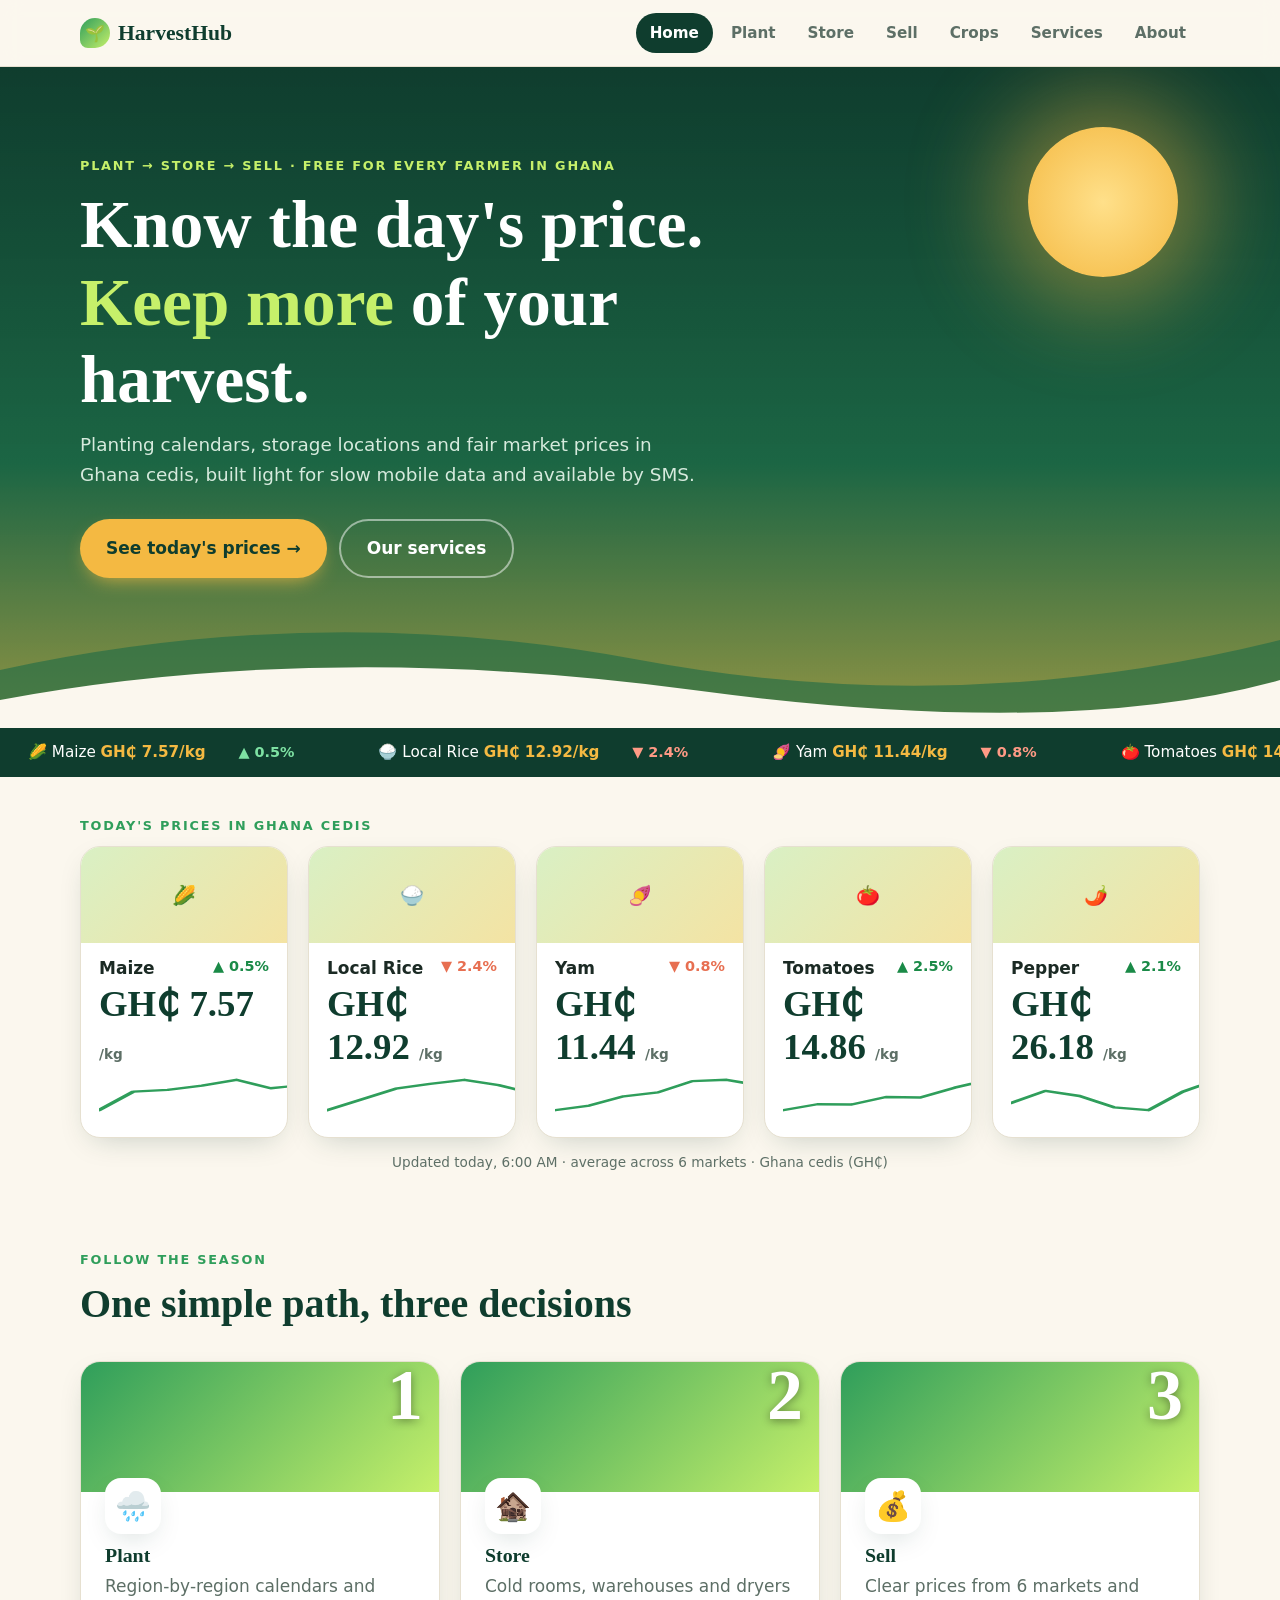
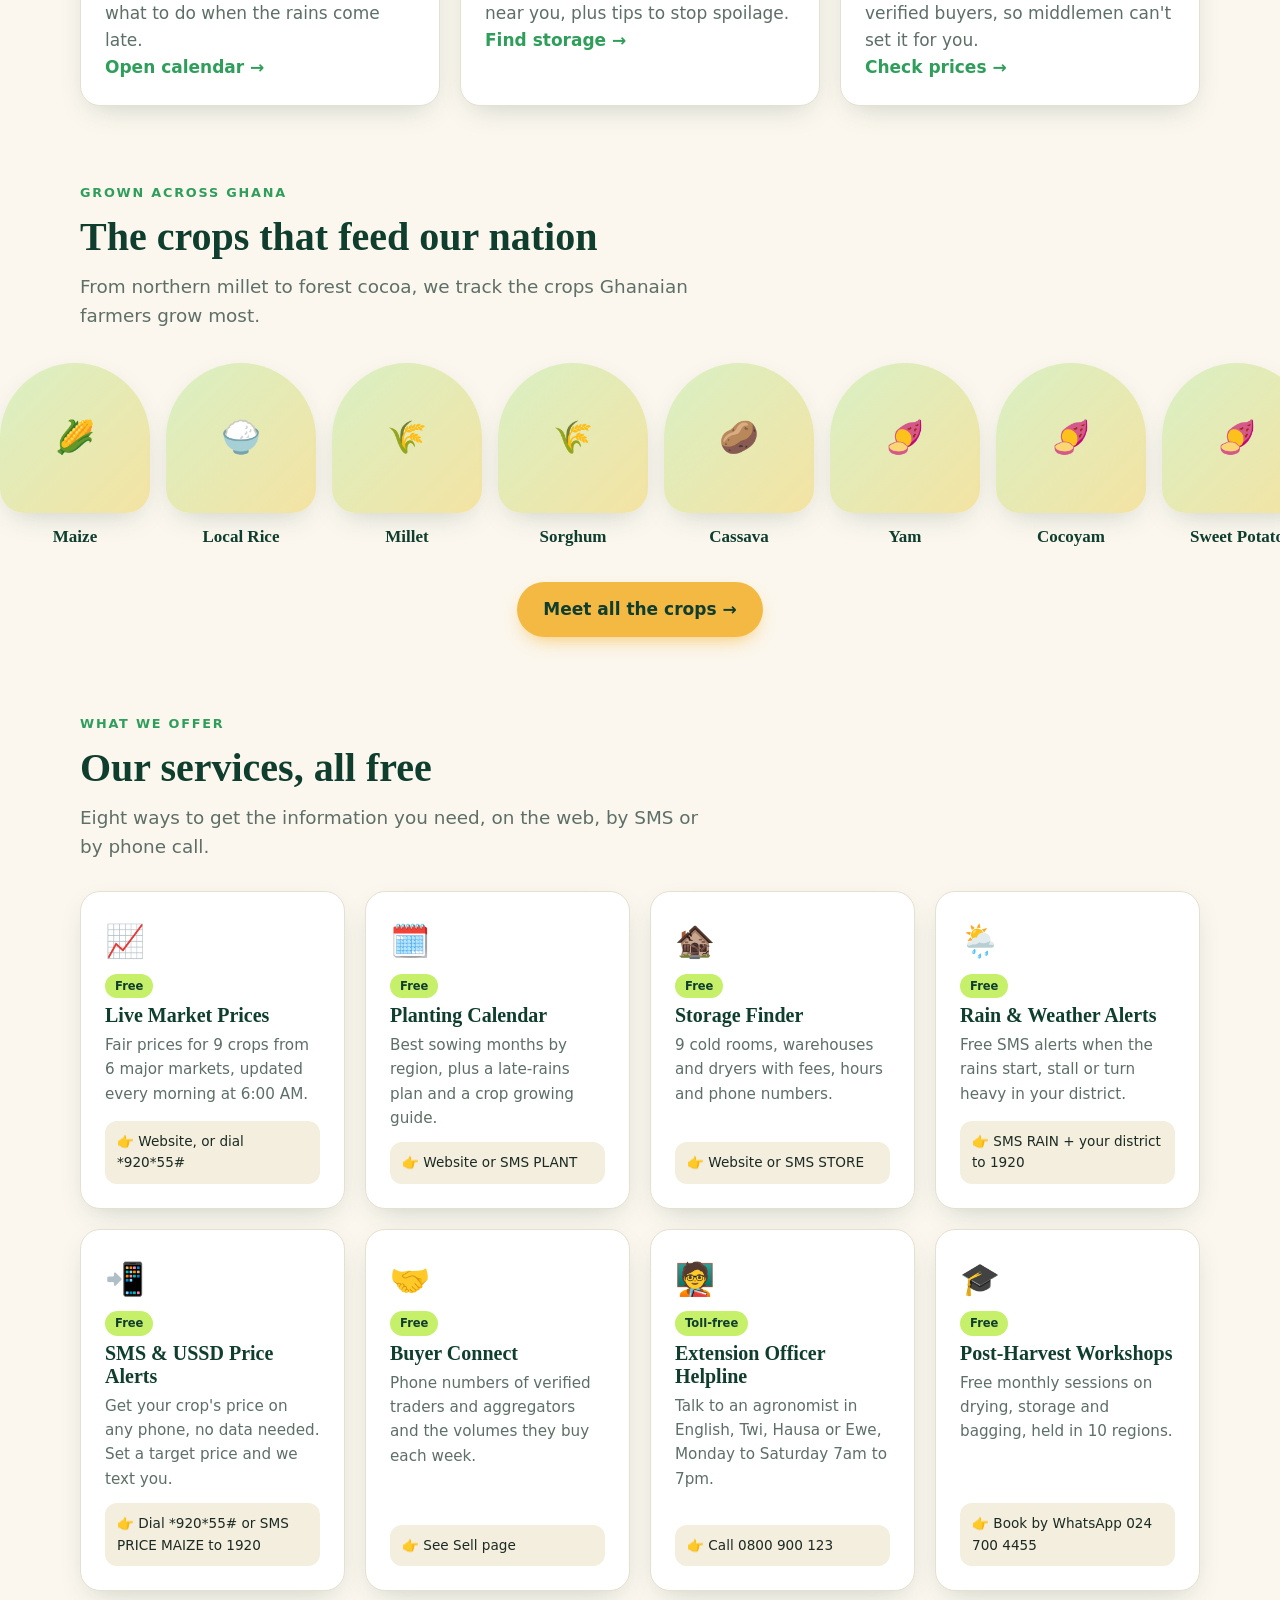
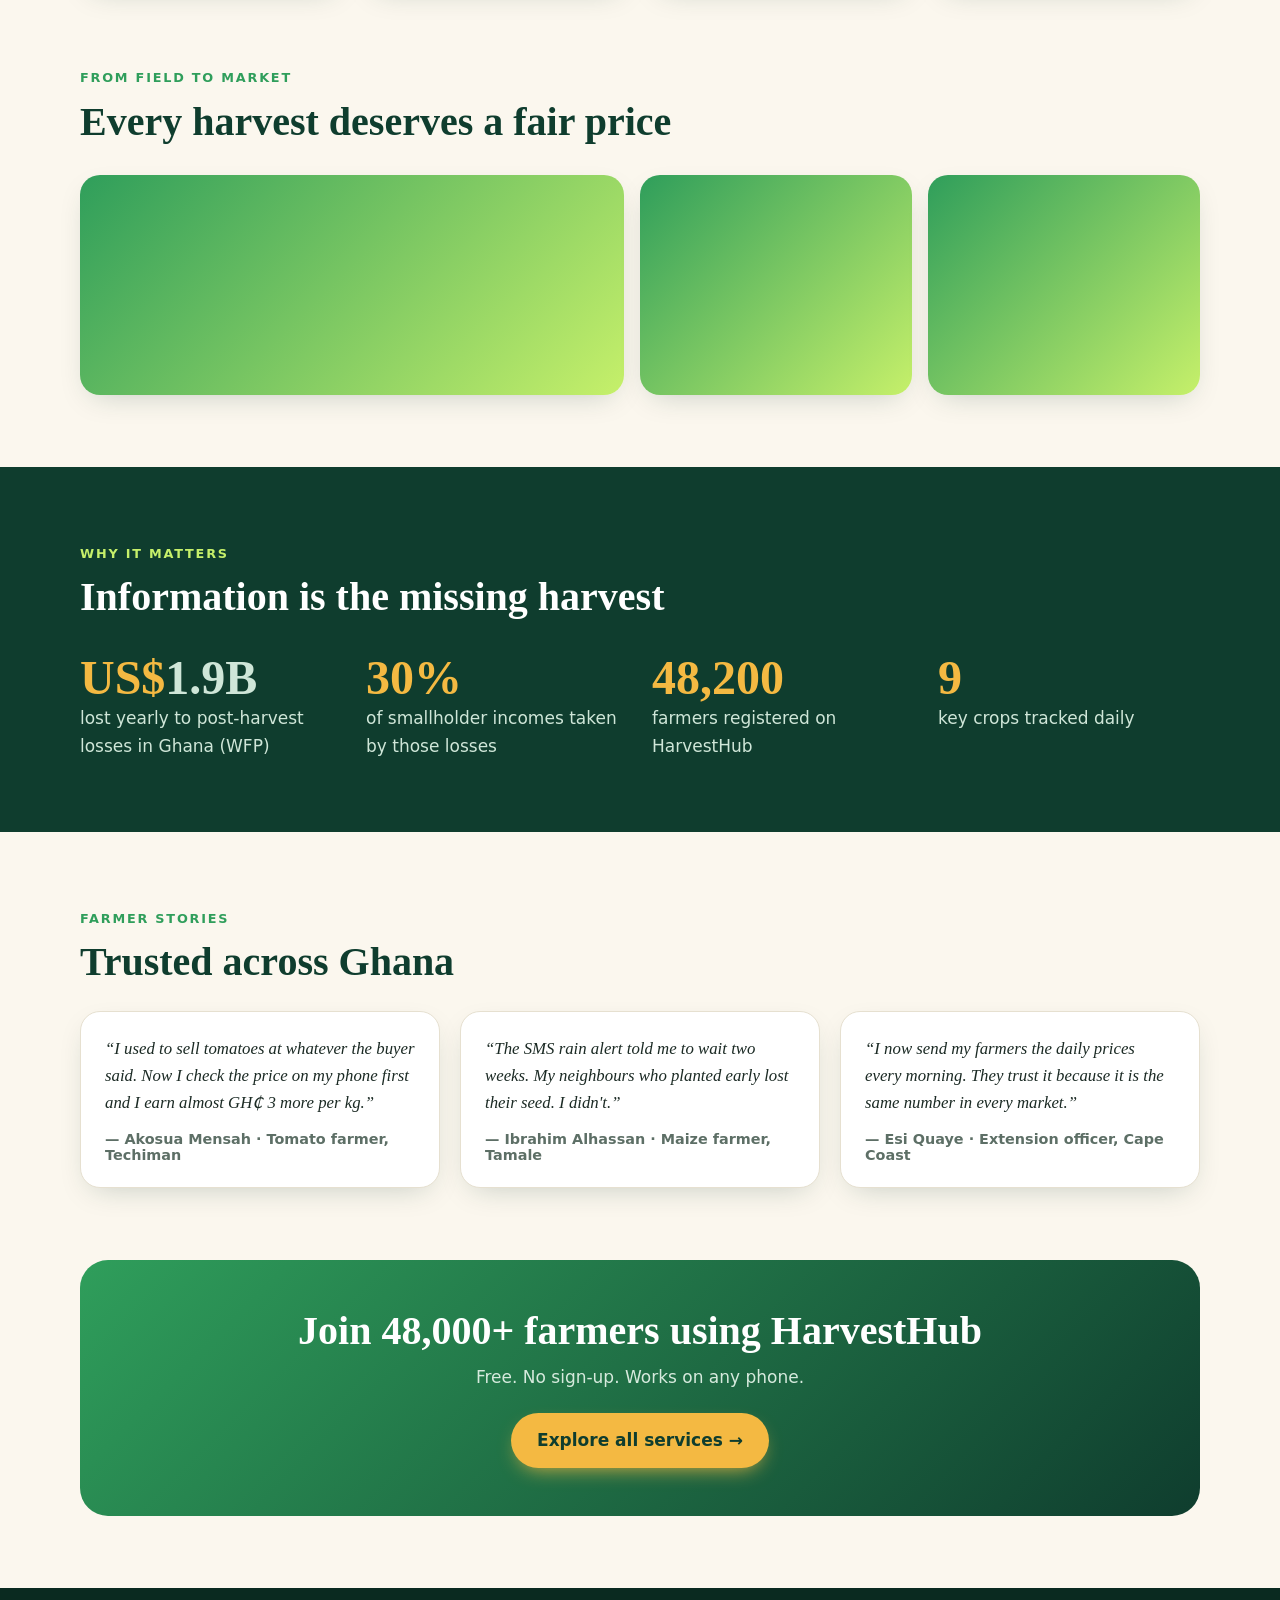
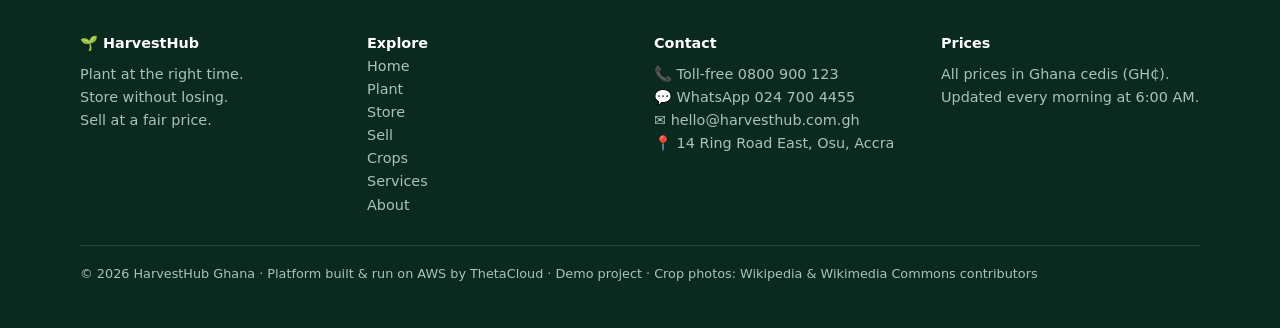
==== app/index.html @ c5be7325 "Add AWS project folders and files" ====
<!DOCTYPE html><html lang="en"><head><meta charset="utf-8"><meta name="viewport" content="width=device-width,initial-scale=1"><title>Home · HarvestHub Ghana</title><meta name="description" content="Free planting, storage and market-price information for Ghanaian smallholder farmers."><link rel="icon" href="data:image/svg+xml,<svg xmlns=%22http://www.w3.org/2000/svg%22 viewBox=%220 0 100 100%22><text y=%22.9em%22 font-size=%2290%22>🌱</text></svg>"><link rel="stylesheet" href="css/style.css"></head><body data-page="index"><header></header><section class="hero"><div class="sunball"></div><div class="wrap"><span class="eyebrow" style="color:var(--lime)">Plant → Store → Sell · Free for every farmer in Ghana</span><h1>Know the day's price. <em>Keep more</em> of your harvest.</h1><p class="lead">Planting calendars, storage locations and fair market prices in Ghana cedis, built light for slow mobile data and available by SMS.</p><div class="cta"><a class="btn" href="sell.html">See today's prices →</a><a class="btn ghost" href="services.html">Our services</a></div></div>
<svg viewBox="0 0 1200 150" preserveAspectRatio="none"><path d="M0 90 Q300 20 600 80 T1200 60 V150 H0Z" fill="#1d6b47" opacity=".6"/><path d="M0 120 Q300 60 650 110 T1200 100 V150 H0Z" fill="#fbf7ee"/></svg></section>
<div class="ticker" id="ticker"></div>
<section class="wrap" style="margin-top:34px"><span class="eyebrow">Today's prices in Ghana cedis</span><div id="prices" class="grid g5"></div><p style="text-align:center;color:var(--mute);font-size:.85rem;margin-top:14px" id="upd"></p></section>
<section class="sec"><div class="wrap"><span class="eyebrow">Follow the season</span><h2>One simple path, three decisions</h2><div class="grid g3" style="margin-top:34px">
<a class="card step s1 rv" href="plant.html"><b>1</b><div class="ic">🌧️</div><h3>Plant</h3><p>Region-by-region calendars and what to do when the rains come late.</p><span>Open calendar →</span></a>
<a class="card step s2 rv" href="store.html"><b>2</b><div class="ic">🏚️</div><h3>Store</h3><p>Cold rooms, warehouses and dryers near you, plus tips to stop spoilage.</p><span>Find storage →</span></a>
<a class="card step s3 rv" href="sell.html"><b>3</b><div class="ic">💰</div><h3>Sell</h3><p>Clear prices from 6 markets and verified buyers, so middlemen can't set it for you.</p><span>Check prices →</span></a></div></div></section>
<section class="sec" style="padding-top:0"><div class="wrap"><span class="eyebrow">Grown across Ghana</span><h2>The crops that feed our nation</h2><p class="lead" style="margin-bottom:24px">From northern millet to forest cocoa, we track the crops Ghanaian farmers grow most.</p></div><div class="strip" id="strip"></div><div class="wrap" style="text-align:center;margin-top:24px"><a class="btn" href="crops.html">Meet all the crops →</a></div></section>
<section class="sec" style="padding-top:0"><div class="wrap"><span class="eyebrow">What we offer</span><h2>Our services, all free</h2><p class="lead" style="margin-bottom:30px">Eight ways to get the information you need, on the web, by SMS or by phone call.</p><div class="grid g4 svcs"><a class="card svc rv" href="sell.html"><span class="ic">📈</span><span class="free">Free</span><h3>Live Market Prices</h3><p>Fair prices for 9 crops from 6 major markets, updated every morning at 6:00 AM.</p><div class="how">👉 Website, or dial *920*55#</div></a><a class="card svc rv" href="plant.html"><span class="ic">🗓️</span><span class="free">Free</span><h3>Planting Calendar</h3><p>Best sowing months by region, plus a late-rains plan and a crop growing guide.</p><div class="how">👉 Website or SMS PLANT</div></a><a class="card svc rv" href="store.html"><span class="ic">🏚️</span><span class="free">Free</span><h3>Storage Finder</h3><p>9 cold rooms, warehouses and dryers with fees, hours and phone numbers.</p><div class="how">👉 Website or SMS STORE</div></a><a class="card svc rv" href="services.html#faq"><span class="ic">🌦️</span><span class="free">Free</span><h3>Rain & Weather Alerts</h3><p>Free SMS alerts when the rains start, stall or turn heavy in your district.</p><div class="how">👉 SMS RAIN + your district to 1920</div></a><a class="card svc rv" href="services.html#faq"><span class="ic">📲</span><span class="free">Free</span><h3>SMS & USSD Price Alerts</h3><p>Get your crop's price on any phone, no data needed. Set a target price and we text you.</p><div class="how">👉 Dial *920*55# or SMS PRICE MAIZE to 1920</div></a><a class="card svc rv" href="sell.html"><span class="ic">🤝</span><span class="free">Free</span><h3>Buyer Connect</h3><p>Phone numbers of verified traders and aggregators and the volumes they buy each week.</p><div class="how">👉 See Sell page</div></a><a class="card svc rv" href="about.html#contact"><span class="ic">🧑‍🏫</span><span class="free">Toll-free</span><h3>Extension Officer Helpline</h3><p>Talk to an agronomist in English, Twi, Hausa or Ewe, Monday to Saturday 7am to 7pm.</p><div class="how">👉 Call 0800 900 123</div></a><a class="card svc rv" href="about.html#contact"><span class="ic">🎓</span><span class="free">Free</span><h3>Post-Harvest Workshops</h3><p>Free monthly sessions on drying, storage and bagging, held in 10 regions.</p><div class="how">👉 Book by WhatsApp 024 700 4455</div></a></div></div></section>
<section class="sec" style="padding-top:0"><div class="wrap"><span class="eyebrow">From field to market</span><h2>Every harvest deserves a fair price</h2><div class="gallery rv"><div style="--g:var(--p-hero)"></div><div style="--g:var(--p-store)"></div><div style="--g:var(--p-sell)"></div></div></div></section>
<section class="sec band"><div class="wrap"><span class="eyebrow" style="color:var(--lime)">Why it matters</span><h2>Information is the missing harvest</h2><div class="stats"><div><b>US$<span data-n="1.9" data-s="B">0</span></b><span>lost yearly to post-harvest losses in Ghana (WFP)</span></div><div><b data-n="30" data-s="%">0</b><span>of smallholder incomes taken by those losses</span></div><div><b data-n="48200">0</b><span>farmers registered on HarvestHub</span></div><div><b data-n="9">0</b><span>key crops tracked daily</span></div></div></div></section>
<section class="sec"><div class="wrap"><span class="eyebrow">Farmer stories</span><h2 style="margin-bottom:26px">Trusted across Ghana</h2><div class="grid g3"><div class="card rv"><p class="quote">“I used to sell tomatoes at whatever the buyer said. Now I check the price on my phone first and I earn almost GH₵ 3 more per kg.”</p><p class="who">— Akosua Mensah · Tomato farmer, Techiman</p></div><div class="card rv"><p class="quote">“The SMS rain alert told me to wait two weeks. My neighbours who planted early lost their seed. I didn't.”</p><p class="who">— Ibrahim Alhassan · Maize farmer, Tamale</p></div><div class="card rv"><p class="quote">“I now send my farmers the daily prices every morning. They trust it because it is the same number in every market.”</p><p class="who">— Esi Quaye · Extension officer, Cape Coast</p></div></div></div></section><section class="sec" style="padding-top:0"><div class="wrap"><div class="cta2 rv"><h2>Join 48,000+ farmers using HarvestHub</h2><p style="color:#d6eadd;margin-bottom:22px">Free. No sign-up. Works on any phone.</p><a class="btn" href="services.html">Explore all services →</a></div></div></section><footer></footer><script src="js/data.js"></script><script src="js/script.js"></script></body></html>
---- app/css/style.css ----
:root{--forest:#0f3d2e;--leaf:#2f9e5b;--lime:#c6f06a;--sun:#f4b942;--clay:#e76f51;--cream:#fbf7ee;--ink:#1b2a24;--mute:#5d6f66;--card:#fff;--line:#e6e0d0;--r:20px;--sh:0 10px 30px -12px rgba(15,61,46,.25)}
*{box-sizing:border-box;margin:0}html{scroll-behavior:smooth}
body{font:17px/1.6 system-ui,-apple-system,"Segoe UI",Roboto,sans-serif;color:var(--ink);background:var(--cream)}
h1,h2,h3{font-family:"Iowan Old Style",Georgia,serif;line-height:1.15;color:var(--forest)}
h1{font-size:clamp(2.3rem,7vw,4.2rem)}h2{font-size:clamp(1.7rem,4vw,2.5rem)}a{color:inherit}
.wrap{width:min(1120px,92%);margin:auto}.sec{padding:72px 0}
.eyebrow{display:inline-block;font-size:.8rem;font-weight:700;letter-spacing:.14em;text-transform:uppercase;color:var(--leaf);margin-bottom:10px}
.lead{font-size:1.15rem;color:var(--mute);max-width:620px;margin-top:12px}
header{position:sticky;top:0;z-index:20;background:rgba(251,247,238,.88);backdrop-filter:blur(10px);border-bottom:1px solid var(--line)}
.nav{display:flex;align-items:center;justify-content:space-between;height:66px}
.logo{display:flex;gap:8px;align-items:center;font:700 1.35rem Georgia,serif;text-decoration:none;color:var(--forest)}
.logo i{width:30px;height:30px;border-radius:50% 50% 50% 8px;background:linear-gradient(135deg,var(--leaf),var(--lime));display:grid;place-items:center;font-style:normal;font-size:1rem}
nav{display:flex;gap:4px}nav a{text-decoration:none;padding:8px 14px;border-radius:99px;font-weight:600;font-size:.95rem;color:var(--mute);transition:.2s}
nav a:hover{background:#efe9d8}nav a.on{background:var(--forest);color:#fff}
.menu{display:none;background:none;border:0;font-size:1.7rem;cursor:pointer}
.btn{display:inline-flex;gap:8px;align-items:center;padding:14px 26px;border-radius:99px;background:var(--sun);color:var(--forest);font-weight:700;text-decoration:none;border:0;cursor:pointer;box-shadow:0 8px 20px -8px rgba(244,185,66,.9);transition:.2s}
.btn:hover{transform:translateY(-3px)}.btn.ghost{background:transparent;color:#fff;border:2px solid rgba(255,255,255,.5);box-shadow:none}
.hero{position:relative;overflow:hidden;color:#fff;background:linear-gradient(180deg,#0f3d2e 0%,#1d6b47 55%,#f4b942 130%);padding:84px 0 150px}
.hero h1{color:#fff;max-width:760px}.hero h1 em{color:var(--lime);font-style:normal}
.hero .lead{color:#d6eadd}.hero .cta{display:flex;gap:12px;flex-wrap:wrap;margin-top:30px}
.hero svg{position:absolute;left:0;bottom:-2px;width:100%;height:150px}
.sunball{position:absolute;right:8%;top:60px;width:150px;height:150px;border-radius:50%;background:radial-gradient(circle,#ffe08a,var(--sun));box-shadow:0 0 90px 30px rgba(244,185,66,.45);animation:float 7s ease-in-out infinite}
@keyframes float{50%{transform:translateY(16px)}}
.pagehead{background:linear-gradient(135deg,var(--forest),#1d6b47);color:#fff;padding:60px 0 54px}.pagehead h1{color:#fff;font-size:clamp(2rem,5vw,3.2rem)}.pagehead .lead{color:#cfe6d8}
.grid{display:grid;gap:20px}.g3{grid-template-columns:repeat(auto-fit,minmax(260px,1fr))}.g5{grid-template-columns:repeat(auto-fit,minmax(190px,1fr))}
.card{background:var(--card);border:1px solid var(--line);border-radius:var(--r);padding:24px;box-shadow:var(--sh);transition:.25s}
.card:hover{transform:translateY(-5px)}
.price{margin-top:-90px;position:relative;z-index:2}.price .card{padding:20px}
.crop{display:flex;justify-content:space-between;font-weight:700}.big{font:700 2.3rem Georgia,serif;color:var(--forest)}.big small{font:600 .85rem system-ui;color:var(--mute)}
.chg{font-weight:700;font-size:.9rem}.up{color:#1a8a47}.dn{color:var(--clay)}
.spark{width:100%;height:38px;margin-top:8px}.spark polyline{fill:none;stroke:var(--leaf);stroke-width:2.5;stroke-linecap:round;stroke-linejoin:round}
.step{position:relative;overflow:hidden;text-decoration:none;display:block}.step b{font:700 4.5rem Georgia,serif;position:absolute;right:16px;top:-8px;color:#efe9d8}
.step .ic{font-size:2.2rem}.step h3{margin:10px 0 6px}.step p{color:var(--mute)}.step span{color:var(--leaf);font-weight:700}
.band{background:var(--forest);color:#fff}.band h2{color:#fff}.stats{display:grid;grid-template-columns:repeat(auto-fit,minmax(200px,1fr));gap:24px;margin-top:30px}
.stats b{display:block;font:700 3rem Georgia,serif;color:var(--sun)}.stats span{color:#cfe6d8}
.tabs{display:flex;gap:8px;flex-wrap:wrap;margin:26px 0}.tab,select{font:600 .95rem system-ui;padding:10px 18px;border-radius:99px;border:2px solid var(--line);background:#fff;cursor:pointer;color:var(--ink)}
.tab.on{background:var(--forest);border-color:var(--forest);color:#fff}
.tbl{width:100%;border-collapse:collapse;background:#fff;border-radius:var(--r);overflow:hidden;box-shadow:var(--sh)}
.tbl th,.tbl td{padding:16px 20px;text-align:left;border-bottom:1px solid var(--line)}.tbl th{background:#f3eedd;font-size:.8rem;text-transform:uppercase;letter-spacing:.08em;color:var(--mute)}
.tbl td.p{font:700 1.4rem Georgia,serif;color:var(--forest)}.best{background:var(--lime);padding:3px 10px;border-radius:99px;font-size:.75rem;font-weight:700}
.scroll{overflow-x:auto}.row{display:grid;grid-template-columns:110px 1fr;gap:12px;align-items:center;padding:12px 0;border-bottom:1px dashed var(--line)}
.months{display:grid;grid-template-columns:repeat(12,1fr);gap:3px}.months i{height:30px;border-radius:6px;background:#eee8d6;font:600 .6rem/30px system-ui;text-align:center;color:#9a9275;font-style:normal}
.months i.m{background:var(--leaf);color:#fff}.months i.n{background:var(--sun);color:var(--forest)}
.key{display:flex;gap:18px;font-size:.85rem;color:var(--mute);margin:10px 0 18px}.key i{display:inline-block;width:12px;height:12px;border-radius:3px;margin-right:6px}
.tag{display:inline-block;background:#e6f4ea;color:#14663a;border-radius:99px;padding:3px 12px;font-size:.78rem;font-weight:700;margin:2px}
.alert{background:#fff4d6;border-left:6px solid var(--sun);border-radius:14px;padding:20px 24px;margin-top:30px}
details{background:#fff;border:1px solid var(--line);border-radius:16px;padding:16px 20px;margin-bottom:12px}summary{cursor:pointer;font-weight:700}details p{margin-top:8px;color:var(--mute)}
footer{background:#0a2a20;color:#a9c4b6;padding:44px 0;font-size:.9rem}footer .wrap{display:flex;justify-content:space-between;gap:20px;flex-wrap:wrap}footer b{color:#fff}
.rv{opacity:0;transform:translateY(24px);transition:.7s}.rv.in{opacity:1;transform:none}
@media(max-width:760px){.menu{display:block}nav{display:none;position:absolute;top:66px;left:0;right:0;flex-direction:column;background:var(--cream);padding:12px;border-bottom:1px solid var(--line)}nav.open{display:flex}.sunball{width:90px;height:90px;right:5%}.row{grid-template-columns:1fr}.sec{padding:52px 0}}
@media(prefers-reduced-motion:reduce){*{animation:none!important;transition:none!important}.rv{opacity:1;transform:none}}
/* ---- Photos (hotlinked; gradients remain if a photo fails to load) ---- */
:root{--p-hero:url(https://images.unsplash.com/photo-1500382017468-9049fed747ef?auto=format&fit=crop&w=1600&q=70);--p-plant:url(https://images.unsplash.com/photo-1464226184884-fa280b87c399?auto=format&fit=crop&w=1400&q=70);--p-store:url(https://images.unsplash.com/photo-1574943320219-553eb213f72d?auto=format&fit=crop&w=1400&q=70);--p-sell:url(https://images.unsplash.com/photo-1488459716781-31db52582fe9?auto=format&fit=crop&w=1400&q=70);--p-about:url(https://images.unsplash.com/photo-1523741543316-beb7fc7023d8?auto=format&fit=crop&w=1400&q=70)}
.hero{background:linear-gradient(180deg,rgba(15,61,46,.82),rgba(29,107,71,.7) 60%,rgba(244,185,66,.55)),var(--p-hero) center/cover,linear-gradient(180deg,#0f3d2e,#1d6b47)}
.pagehead{background:linear-gradient(135deg,rgba(15,61,46,.9),rgba(29,107,71,.72)),var(--ph,none) center/cover,linear-gradient(135deg,var(--forest),#1d6b47)}
[data-page=plant] .pagehead{--ph:var(--p-plant)}[data-page=store] .pagehead{--ph:var(--p-store)}[data-page=sell] .pagehead{--ph:var(--p-sell)}[data-page=about] .pagehead{--ph:var(--p-about)}
.step{padding-top:150px}.step::before{content:"";position:absolute;inset:0 0 auto;height:130px;background:var(--si) center/cover,linear-gradient(135deg,var(--leaf),var(--lime))}
.step b{color:#fff;text-shadow:0 2px 10px rgba(0,0,0,.4);z-index:1}.step .ic{position:relative;margin-top:-34px;width:56px;height:56px;display:grid;place-items:center;background:#fff;border-radius:16px;box-shadow:var(--sh);font-size:1.8rem}
.s1{--si:var(--p-plant)}.s2{--si:var(--p-store)}.s3{--si:var(--p-sell)}
.gallery{display:grid;grid-template-columns:2fr 1fr 1fr;gap:16px;margin-top:30px}.gallery div{min-height:220px;border-radius:var(--r);background:var(--g) center/cover,linear-gradient(135deg,var(--leaf),var(--lime));box-shadow:var(--sh)}
@media(max-width:760px){.gallery{grid-template-columns:1fr}}
/* ---- v3 ---- */
.btn.sm{padding:8px 16px;font-size:.88rem;margin-top:6px}.tbl small{color:var(--mute)}
.ticker{background:var(--forest);color:#fff;overflow:hidden;white-space:nowrap;padding:12px 0;font-size:.95rem}.ticker div{display:inline-block;animation:tk 50s linear infinite}.ticker span{margin:0 28px}.ticker b{color:var(--sun)}.ticker .up{color:#7ee2a3}.ticker .dn{color:#ff9a85}
@keyframes tk{to{transform:translateX(-50%)}}
.svc{display:flex;flex-direction:column;gap:6px;text-decoration:none}.svc .ic{font-size:2rem}.svc h3{font-size:1.25rem}.svc p{color:var(--mute);font-size:.95rem;flex:1}.svc .free{align-self:flex-start;background:var(--lime);color:var(--forest);font-size:.72rem;font-weight:800;padding:3px 10px;border-radius:99px}
.svc .how{font-size:.85rem;background:#f3eedd;border-radius:12px;padding:10px 12px;margin-top:6px}
.how3{counter-reset:s}.how3 .card{position:relative;padding-top:50px}.how3 .card::before{counter-increment:s;content:counter(s);position:absolute;top:-18px;left:22px;width:44px;height:44px;border-radius:50%;background:var(--sun);color:var(--forest);font:700 1.4rem/44px Georgia,serif;text-align:center}
.quote{font:italic 1.05rem/1.6 Georgia,serif}.who{margin-top:14px;font:600 .9rem system-ui;color:var(--mute)}
.team .card{text-align:center}.av{width:76px;height:76px;border-radius:50%;margin:0 auto 12px;display:grid;place-items:center;font:700 1.6rem Georgia,serif;color:#fff;background:linear-gradient(135deg,var(--leaf),var(--forest))}
.tl{border-left:3px solid var(--leaf);padding-left:22px;margin-top:24px}.tl div{margin-bottom:20px;position:relative}.tl div::before{content:"";position:absolute;left:-30px;top:6px;width:14px;height:14px;border-radius:50%;background:var(--sun)}.tl b{color:var(--forest)}
ol.late{padding-left:20px;margin-top:8px}ol.late li{margin:4px 0}.cta2{text-align:center;background:linear-gradient(135deg,var(--leaf),var(--forest));color:#fff;border-radius:28px;padding:48px 24px}.cta2 h2{color:#fff;margin-bottom:10px}
footer .wrap{display:grid;grid-template-columns:repeat(auto-fit,minmax(200px,1fr));gap:28px}footer a{text-decoration:none;color:#a9c4b6}footer a:hover{color:#fff}footer p{margin-top:8px}footer .copy{display:block;border-top:1px solid #1f4a3a;margin-top:28px;padding-top:18px;font-size:.8rem}
.g4{grid-template-columns:repeat(auto-fit,minmax(240px,1fr))}
/* ---- crop photos ---- */
.cimg{display:grid;place-items:center;background:linear-gradient(135deg,#d9f0c4,#f4e3a3) center/cover no-repeat;font-size:2rem;transition:transform .6s}.cimg.ph>span{opacity:0}
.cimg.av{width:42px;height:42px;border-radius:50%;font-size:1.2rem;flex:none;border:2px solid #fff;box-shadow:0 2px 8px rgba(0,0,0,.2)}.cn{display:flex;align-items:center;gap:10px}td.cn{display:table-cell}td.cn .av{display:inline-grid;vertical-align:middle;margin-right:10px}
summary.cn{display:flex}.pc{padding:0;overflow:hidden}.pc>:not(.banner){margin-left:18px;margin-right:18px}.pc .banner{width:100%;height:96px;border-radius:0;border:0;box-shadow:none;margin:0 0 12px}.pc>.spark{margin-bottom:14px}
.strip{overflow:hidden;white-space:nowrap;padding:8px 0}.strip>div{display:inline-flex;gap:16px;animation:tk 70s linear infinite}.strip:hover>div{animation-play-state:paused}
.tile{display:block;width:150px;text-align:center;text-decoration:none}.tile .cimg{width:150px;height:150px;border-radius:50% 50% 24px 24px;box-shadow:var(--sh)}.tile:hover .cimg{transform:scale(1.06) rotate(-2deg)}.tile b{display:block;margin-top:10px;font-family:Georgia,serif;color:var(--forest)}
.crp{padding:0;overflow:hidden;display:flex;flex-direction:column}.crp .lg{height:200px}.crp:hover .lg{transform:scale(1.05)}.crp .cimg{overflow:hidden}.crp .cb{padding:18px 20px 22px;position:relative;background:#fff;z-index:1}.crp h3{margin:8px 0 2px}.crp p{font-size:.92rem;margin-top:4px}.crp .mute{color:var(--mute)}.tw{color:var(--leaf)}
.pp{float:right;background:var(--sun);color:var(--forest);font-weight:800;font-size:.8rem;padding:3px 10px;border-radius:99px}
.search{width:100%;max-width:420px;padding:12px 20px;border:2px solid var(--line);border-radius:99px;font:inherit;margin-top:22px}
/* ---- storage guide ---- */
#fac{scroll-margin-top:90px}.small{font-size:.82rem;color:var(--mute);margin-top:14px}
.lrow{display:grid;grid-template-columns:150px 1fr;gap:14px;align-items:center;width:100%;background:none;border:0;border-bottom:1px dashed var(--line);padding:12px 4px;cursor:pointer;text-align:left;font:inherit;color:inherit;border-radius:10px}.lrow:hover{background:#faf5e6}
.bars{display:flex;flex-direction:column;gap:5px}.bar{display:block;height:20px;border-radius:99px;position:relative;min-width:60px;animation:grow 1s ease-out}.bar.r{background:linear-gradient(90deg,#f3a38f,var(--clay));height:14px}.bar.k{background:linear-gradient(90deg,#7bd49a,var(--leaf))}
.bar em{position:absolute;left:100%;margin-left:8px;font:600 .78rem/20px system-ui;color:var(--ink);font-style:normal;white-space:nowrap}.bar.r em{line-height:14px}
@keyframes grow{from{width:0}}
.chips{display:flex;gap:10px;overflow-x:auto;padding:4px 2px 14px}.chip{display:flex;align-items:center;gap:8px;flex:none;padding:6px 16px 6px 6px;border-radius:99px;border:2px solid var(--line);background:#fff;font:600 .92rem system-ui;cursor:pointer}.chip .av{width:34px;height:34px}.chip.on{background:var(--forest);border-color:var(--forest);color:#fff}
.tipd{display:grid;grid-template-columns:1fr 1.2fr;gap:30px;padding:0;overflow:hidden}.tl1{display:flex;flex-direction:column;background:#f6f1e1}.cimg.av.tipimg{width:100%;height:230px;border-radius:0;border:0;box-shadow:none;font-size:4rem}
.cond{padding:20px 24px 26px}.stat{margin-top:14px;border-left:4px solid var(--sun);padding-left:12px}.stat small{display:block;color:var(--mute);font-size:.75rem;text-transform:uppercase;letter-spacing:.08em}.stat b{font-size:1rem}.stat:first-of-type b{font:700 1.8rem Georgia,serif;color:var(--leaf)}
.tl2{padding:24px 28px 28px 0}.tl2 h4{margin:18px 0 8px;font-family:Georgia,serif;color:var(--forest);font-size:1.1rem}.tl2 h4:first-child{margin-top:0}
.stp{list-style:none;counter-reset:n;padding:0}.stp li{counter-increment:n;position:relative;padding:4px 0 10px 44px;min-height:36px}.stp li::before{content:counter(n);position:absolute;left:0;top:0;width:30px;height:30px;border-radius:50%;background:var(--leaf);color:#fff;font-weight:700;text-align:center;line-height:30px}
.warn{background:#fdeae5;border-left:5px solid var(--clay);border-radius:12px;padding:12px 16px;margin-top:10px;font-size:.93rem}.warn.sign{background:#fff4d6;border-color:var(--sun)}
.fchip{display:inline-block;background:#e6f4ea;color:#14663a;border-radius:99px;padding:6px 14px;margin:0 6px 6px 0;font-size:.85rem;font-weight:700;text-decoration:none}.fchip:hover{background:var(--lime)}
@media(max-width:760px){.lrow{grid-template-columns:1fr;gap:6px}.bar{min-width:50px}.tipd{grid-template-columns:1fr;gap:0}.tl2{padding:20px}}
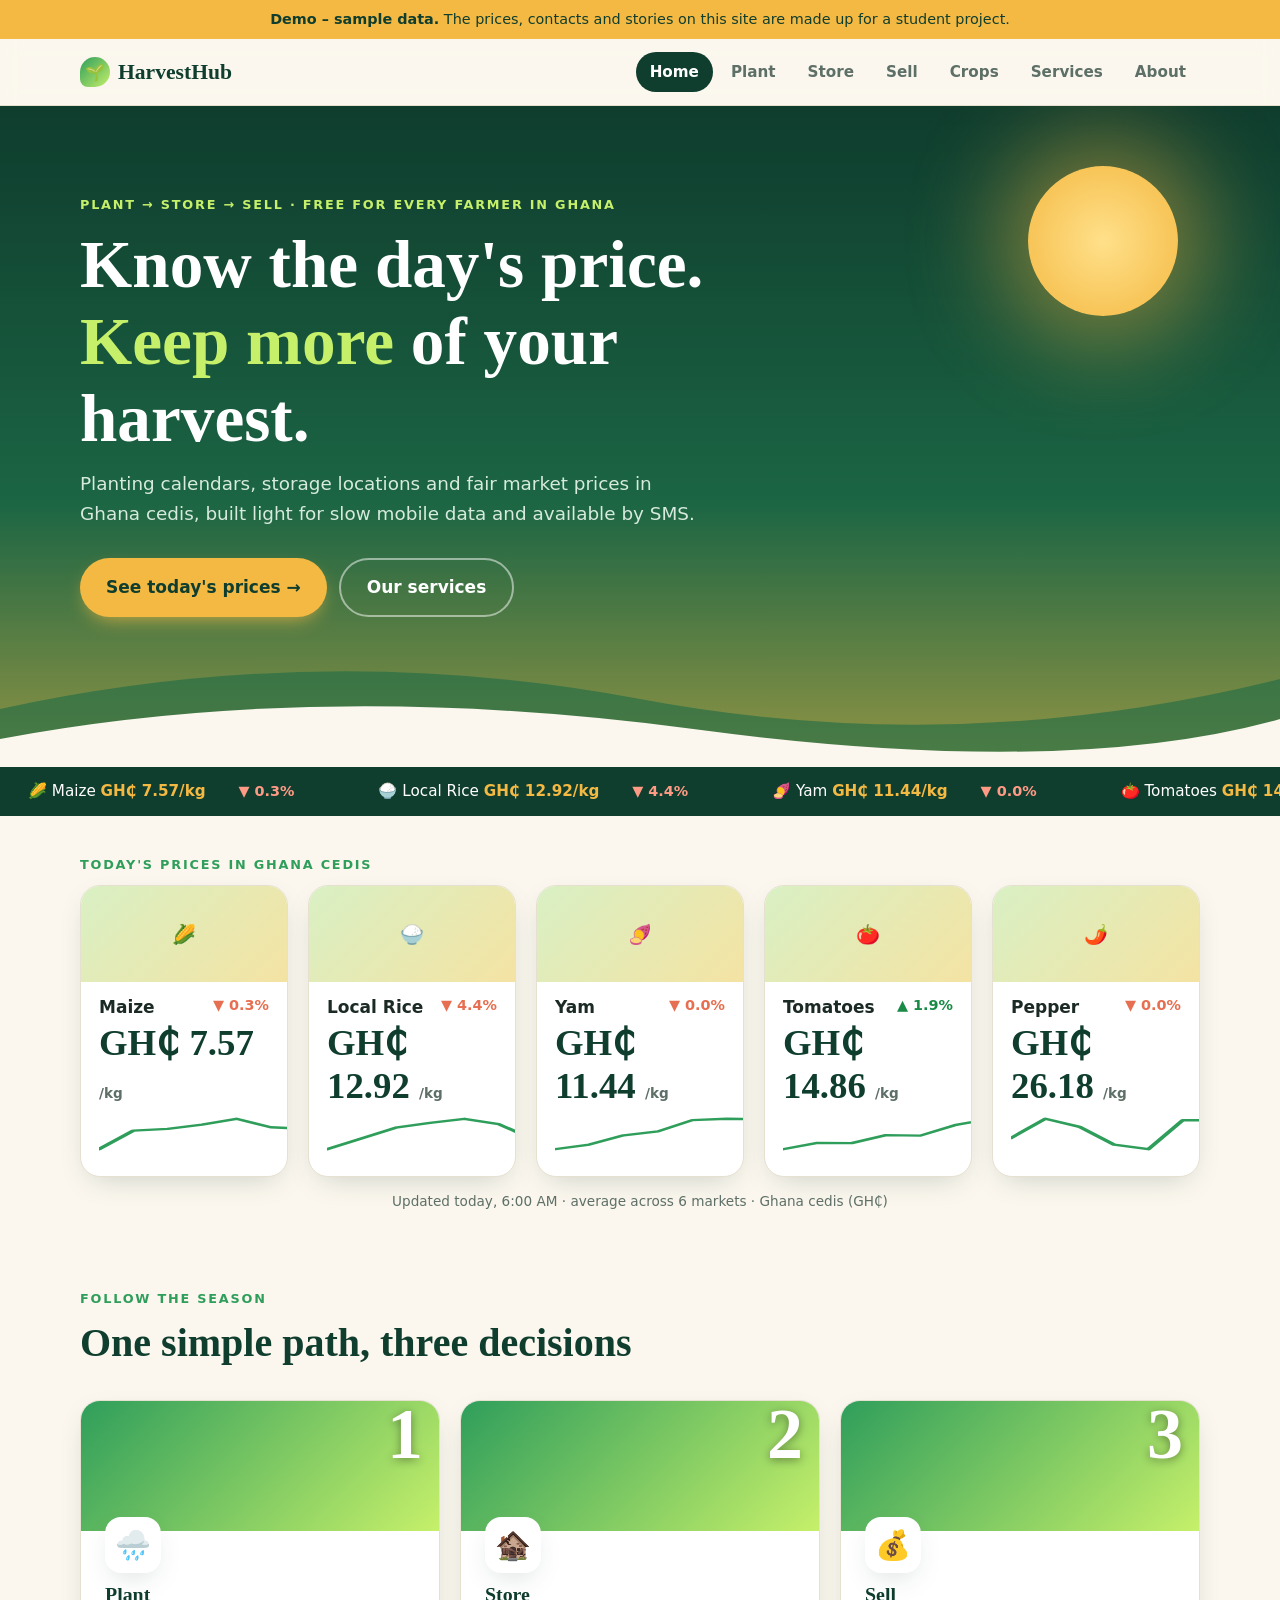
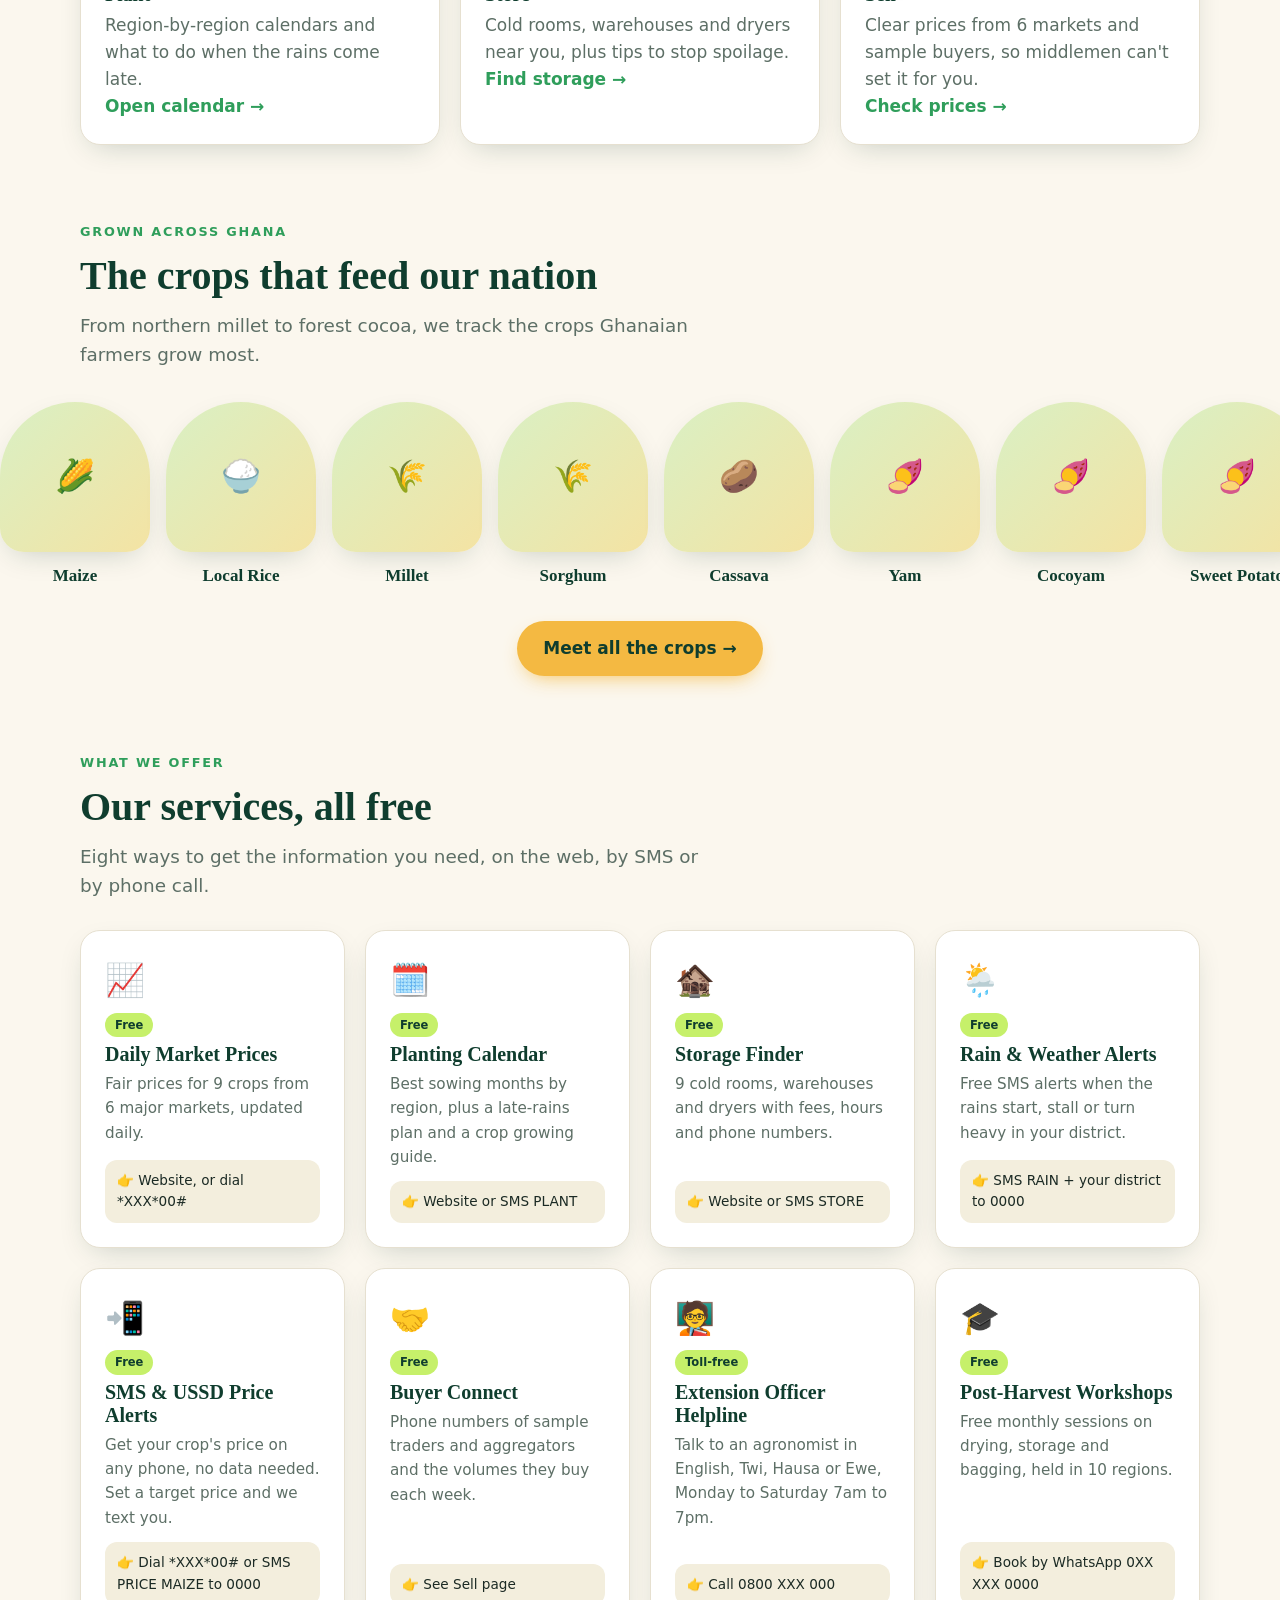
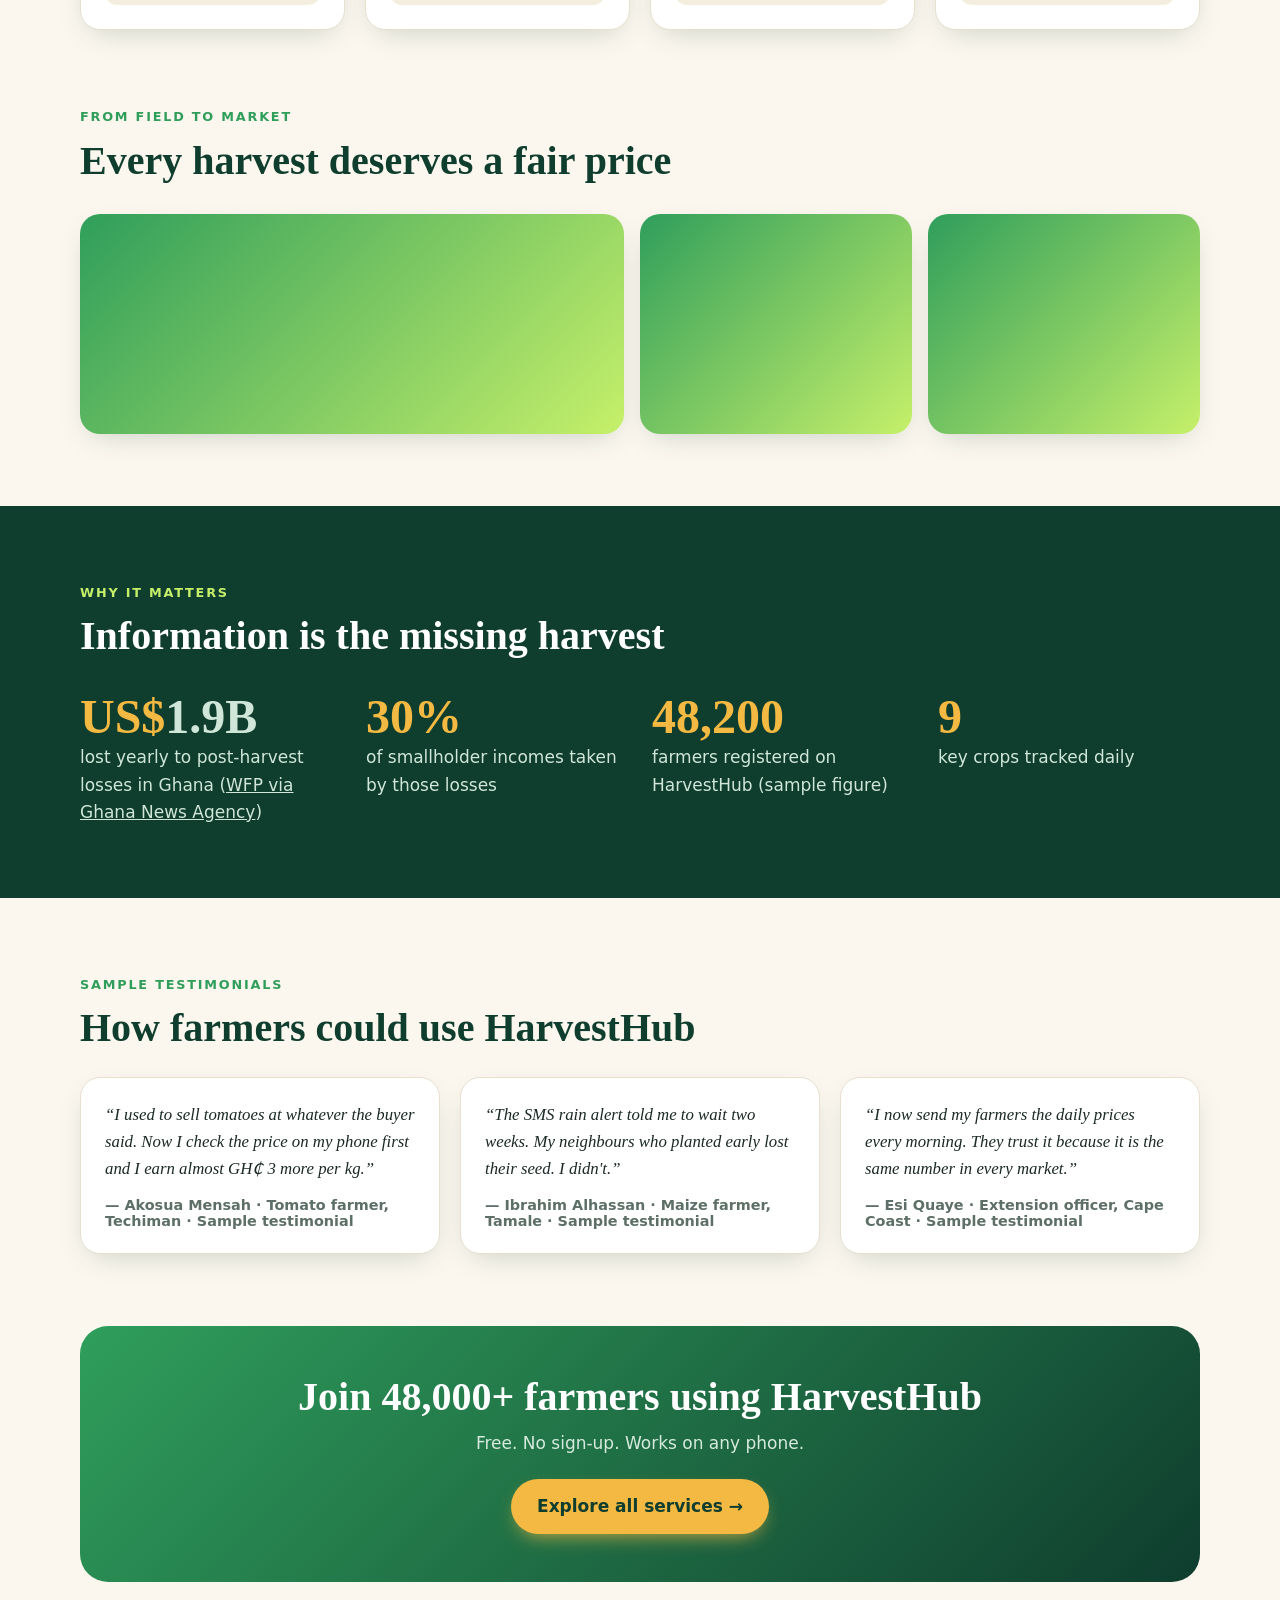
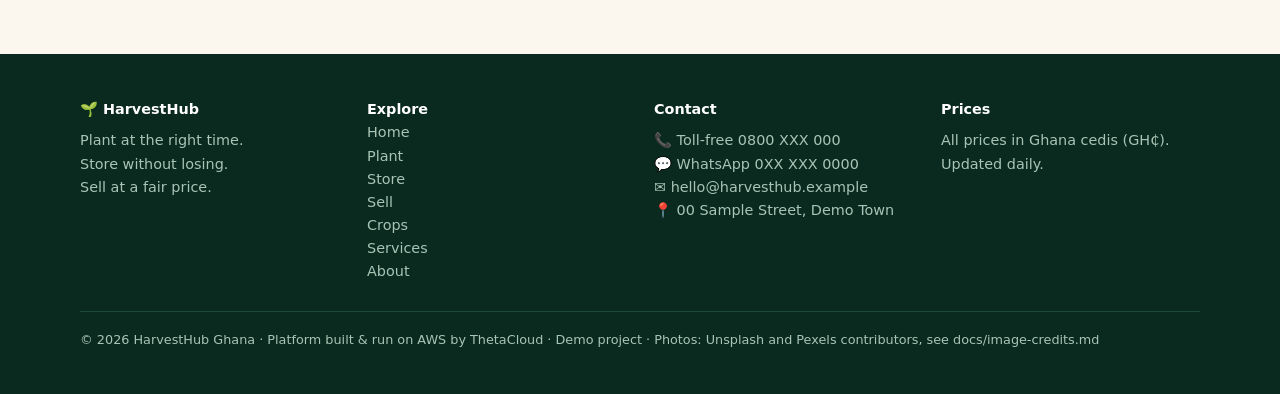
==== commit 93cf0752: "Load data from JSON, move assets to static, use sample content - Fetch data/*.json on every page and" ====
--- a/app/index.html
+++ b/app/index.html
@@ -1,13 +1,13 @@
-<!DOCTYPE html><html lang="en"><head><meta charset="utf-8"><meta name="viewport" content="width=device-width,initial-scale=1"><title>Home · HarvestHub Ghana</title><meta name="description" content="Free planting, storage and market-price information for Ghanaian smallholder farmers."><link rel="icon" href="data:image/svg+xml,<svg xmlns=%22http://www.w3.org/2000/svg%22 viewBox=%220 0 100 100%22><text y=%22.9em%22 font-size=%2290%22>🌱</text></svg>"><link rel="stylesheet" href="css/style.css"></head><body data-page="index"><header></header><section class="hero"><div class="sunball"></div><div class="wrap"><span class="eyebrow" style="color:var(--lime)">Plant → Store → Sell · Free for every farmer in Ghana</span><h1>Know the day's price. <em>Keep more</em> of your harvest.</h1><p class="lead">Planting calendars, storage locations and fair market prices in Ghana cedis, built light for slow mobile data and available by SMS.</p><div class="cta"><a class="btn" href="sell.html">See today's prices →</a><a class="btn ghost" href="services.html">Our services</a></div></div>
+<!DOCTYPE html><html lang="en"><head><meta charset="utf-8"><meta name="viewport" content="width=device-width,initial-scale=1"><title>Home · HarvestHub Ghana</title><meta name="description" content="Free planting, storage and market-price information for Ghanaian smallholder farmers."><link rel="icon" href="data:image/svg+xml,<svg xmlns=%22http://www.w3.org/2000/svg%22 viewBox=%220 0 100 100%22><text y=%22.9em%22 font-size=%2290%22>🌱</text></svg>"><link rel="stylesheet" href="static/css/style.css"></head><body data-page="index"><div class="demo-banner" role="note"><b>Demo – sample data.</b> The prices, contacts and stories on this site are made up for a student project.</div><header></header><section class="hero"><div class="sunball"></div><div class="wrap"><span class="eyebrow" style="color:var(--lime)">Plant → Store → Sell · Free for every farmer in Ghana</span><h1>Know the day's price. <em>Keep more</em> of your harvest.</h1><p class="lead">Planting calendars, storage locations and fair market prices in Ghana cedis, built light for slow mobile data and available by SMS.</p><div class="cta"><a class="btn" href="sell.html">See today's prices →</a><a class="btn ghost" href="services.html">Our services</a></div></div>
 <svg viewBox="0 0 1200 150" preserveAspectRatio="none"><path d="M0 90 Q300 20 600 80 T1200 60 V150 H0Z" fill="#1d6b47" opacity=".6"/><path d="M0 120 Q300 60 650 110 T1200 100 V150 H0Z" fill="#fbf7ee"/></svg></section>
 <div class="ticker" id="ticker"></div>
 <section class="wrap" style="margin-top:34px"><span class="eyebrow">Today's prices in Ghana cedis</span><div id="prices" class="grid g5"></div><p style="text-align:center;color:var(--mute);font-size:.85rem;margin-top:14px" id="upd"></p></section>
 <section class="sec"><div class="wrap"><span class="eyebrow">Follow the season</span><h2>One simple path, three decisions</h2><div class="grid g3" style="margin-top:34px">
 <a class="card step s1 rv" href="plant.html"><b>1</b><div class="ic">🌧️</div><h3>Plant</h3><p>Region-by-region calendars and what to do when the rains come late.</p><span>Open calendar →</span></a>
 <a class="card step s2 rv" href="store.html"><b>2</b><div class="ic">🏚️</div><h3>Store</h3><p>Cold rooms, warehouses and dryers near you, plus tips to stop spoilage.</p><span>Find storage →</span></a>
-<a class="card step s3 rv" href="sell.html"><b>3</b><div class="ic">💰</div><h3>Sell</h3><p>Clear prices from 6 markets and verified buyers, so middlemen can't set it for you.</p><span>Check prices →</span></a></div></div></section>
+<a class="card step s3 rv" href="sell.html"><b>3</b><div class="ic">💰</div><h3>Sell</h3><p>Clear prices from 6 markets and sample buyers, so middlemen can't set it for you.</p><span>Check prices →</span></a></div></div></section>
 <section class="sec" style="padding-top:0"><div class="wrap"><span class="eyebrow">Grown across Ghana</span><h2>The crops that feed our nation</h2><p class="lead" style="margin-bottom:24px">From northern millet to forest cocoa, we track the crops Ghanaian farmers grow most.</p></div><div class="strip" id="strip"></div><div class="wrap" style="text-align:center;margin-top:24px"><a class="btn" href="crops.html">Meet all the crops →</a></div></section>
-<section class="sec" style="padding-top:0"><div class="wrap"><span class="eyebrow">What we offer</span><h2>Our services, all free</h2><p class="lead" style="margin-bottom:30px">Eight ways to get the information you need, on the web, by SMS or by phone call.</p><div class="grid g4 svcs"><a class="card svc rv" href="sell.html"><span class="ic">📈</span><span class="free">Free</span><h3>Live Market Prices</h3><p>Fair prices for 9 crops from 6 major markets, updated every morning at 6:00 AM.</p><div class="how">👉 Website, or dial *920*55#</div></a><a class="card svc rv" href="plant.html"><span class="ic">🗓️</span><span class="free">Free</span><h3>Planting Calendar</h3><p>Best sowing months by region, plus a late-rains plan and a crop growing guide.</p><div class="how">👉 Website or SMS PLANT</div></a><a class="card svc rv" href="store.html"><span class="ic">🏚️</span><span class="free">Free</span><h3>Storage Finder</h3><p>9 cold rooms, warehouses and dryers with fees, hours and phone numbers.</p><div class="how">👉 Website or SMS STORE</div></a><a class="card svc rv" href="services.html#faq"><span class="ic">🌦️</span><span class="free">Free</span><h3>Rain & Weather Alerts</h3><p>Free SMS alerts when the rains start, stall or turn heavy in your district.</p><div class="how">👉 SMS RAIN + your district to 1920</div></a><a class="card svc rv" href="services.html#faq"><span class="ic">📲</span><span class="free">Free</span><h3>SMS & USSD Price Alerts</h3><p>Get your crop's price on any phone, no data needed. Set a target price and we text you.</p><div class="how">👉 Dial *920*55# or SMS PRICE MAIZE to 1920</div></a><a class="card svc rv" href="sell.html"><span class="ic">🤝</span><span class="free">Free</span><h3>Buyer Connect</h3><p>Phone numbers of verified traders and aggregators and the volumes they buy each week.</p><div class="how">👉 See Sell page</div></a><a class="card svc rv" href="about.html#contact"><span class="ic">🧑‍🏫</span><span class="free">Toll-free</span><h3>Extension Officer Helpline</h3><p>Talk to an agronomist in English, Twi, Hausa or Ewe, Monday to Saturday 7am to 7pm.</p><div class="how">👉 Call 0800 900 123</div></a><a class="card svc rv" href="about.html#contact"><span class="ic">🎓</span><span class="free">Free</span><h3>Post-Harvest Workshops</h3><p>Free monthly sessions on drying, storage and bagging, held in 10 regions.</p><div class="how">👉 Book by WhatsApp 024 700 4455</div></a></div></div></section>
+<section class="sec" style="padding-top:0"><div class="wrap"><span class="eyebrow">What we offer</span><h2>Our services, all free</h2><p class="lead" style="margin-bottom:30px">Eight ways to get the information you need, on the web, by SMS or by phone call.</p><div class="grid g4 svcs"><a class="card svc rv" href="sell.html"><span class="ic">📈</span><span class="free">Free</span><h3>Daily Market Prices</h3><p>Fair prices for 9 crops from 6 major markets, updated daily.</p><div class="how">👉 Website, or dial *XXX*00#</div></a><a class="card svc rv" href="plant.html"><span class="ic">🗓️</span><span class="free">Free</span><h3>Planting Calendar</h3><p>Best sowing months by region, plus a late-rains plan and a crop growing guide.</p><div class="how">👉 Website or SMS PLANT</div></a><a class="card svc rv" href="store.html"><span class="ic">🏚️</span><span class="free">Free</span><h3>Storage Finder</h3><p>9 cold rooms, warehouses and dryers with fees, hours and phone numbers.</p><div class="how">👉 Website or SMS STORE</div></a><a class="card svc rv" href="services.html#faq"><span class="ic">🌦️</span><span class="free">Free</span><h3>Rain & Weather Alerts</h3><p>Free SMS alerts when the rains start, stall or turn heavy in your district.</p><div class="how">👉 SMS RAIN + your district to 0000</div></a><a class="card svc rv" href="services.html#faq"><span class="ic">📲</span><span class="free">Free</span><h3>SMS & USSD Price Alerts</h3><p>Get your crop's price on any phone, no data needed. Set a target price and we text you.</p><div class="how">👉 Dial *XXX*00# or SMS PRICE MAIZE to 0000</div></a><a class="card svc rv" href="sell.html"><span class="ic">🤝</span><span class="free">Free</span><h3>Buyer Connect</h3><p>Phone numbers of sample traders and aggregators and the volumes they buy each week.</p><div class="how">👉 See Sell page</div></a><a class="card svc rv" href="about.html#contact"><span class="ic">🧑‍🏫</span><span class="free">Toll-free</span><h3>Extension Officer Helpline</h3><p>Talk to an agronomist in English, Twi, Hausa or Ewe, Monday to Saturday 7am to 7pm.</p><div class="how">👉 Call 0800 XXX 000</div></a><a class="card svc rv" href="about.html#contact"><span class="ic">🎓</span><span class="free">Free</span><h3>Post-Harvest Workshops</h3><p>Free monthly sessions on drying, storage and bagging, held in 10 regions.</p><div class="how">👉 Book by WhatsApp 0XX XXX 0000</div></a></div></div></section>
 <section class="sec" style="padding-top:0"><div class="wrap"><span class="eyebrow">From field to market</span><h2>Every harvest deserves a fair price</h2><div class="gallery rv"><div style="--g:var(--p-hero)"></div><div style="--g:var(--p-store)"></div><div style="--g:var(--p-sell)"></div></div></div></section>
-<section class="sec band"><div class="wrap"><span class="eyebrow" style="color:var(--lime)">Why it matters</span><h2>Information is the missing harvest</h2><div class="stats"><div><b>US$<span data-n="1.9" data-s="B">0</span></b><span>lost yearly to post-harvest losses in Ghana (WFP)</span></div><div><b data-n="30" data-s="%">0</b><span>of smallholder incomes taken by those losses</span></div><div><b data-n="48200">0</b><span>farmers registered on HarvestHub</span></div><div><b data-n="9">0</b><span>key crops tracked daily</span></div></div></div></section>
-<section class="sec"><div class="wrap"><span class="eyebrow">Farmer stories</span><h2 style="margin-bottom:26px">Trusted across Ghana</h2><div class="grid g3"><div class="card rv"><p class="quote">“I used to sell tomatoes at whatever the buyer said. Now I check the price on my phone first and I earn almost GH₵ 3 more per kg.”</p><p class="who">— Akosua Mensah · Tomato farmer, Techiman</p></div><div class="card rv"><p class="quote">“The SMS rain alert told me to wait two weeks. My neighbours who planted early lost their seed. I didn't.”</p><p class="who">— Ibrahim Alhassan · Maize farmer, Tamale</p></div><div class="card rv"><p class="quote">“I now send my farmers the daily prices every morning. They trust it because it is the same number in every market.”</p><p class="who">— Esi Quaye · Extension officer, Cape Coast</p></div></div></div></section><section class="sec" style="padding-top:0"><div class="wrap"><div class="cta2 rv"><h2>Join 48,000+ farmers using HarvestHub</h2><p style="color:#d6eadd;margin-bottom:22px">Free. No sign-up. Works on any phone.</p><a class="btn" href="services.html">Explore all services →</a></div></div></section><footer></footer><script src="js/data.js"></script><script src="js/script.js"></script></body></html>+<section class="sec band"><div class="wrap"><span class="eyebrow" style="color:var(--lime)">Why it matters</span><h2>Information is the missing harvest</h2><div class="stats"><div><b>US$<span data-n="1.9" data-s="B">0</span></b><span>lost yearly to post-harvest losses in Ghana (<a href="https://gna.org.gh/2024/08/post-harvest-losses-impoverishing-ghanaian-farmers/" rel="noopener">WFP via Ghana News Agency</a>)</span></div><div><b data-n="30" data-s="%">0</b><span>of smallholder incomes taken by those losses</span></div><div><b data-n="48200">0</b><span>farmers registered on HarvestHub (sample figure)</span></div><div><b data-n="9">0</b><span>key crops tracked daily</span></div></div></div></section>
+<section class="sec"><div class="wrap"><span class="eyebrow">Sample testimonials</span><h2 style="margin-bottom:26px">How farmers could use HarvestHub</h2><div class="grid g3"><div class="card rv"><p class="quote">“I used to sell tomatoes at whatever the buyer said. Now I check the price on my phone first and I earn almost GH₵ 3 more per kg.”</p><p class="who">— Akosua Mensah · Tomato farmer, Techiman · Sample testimonial</p></div><div class="card rv"><p class="quote">“The SMS rain alert told me to wait two weeks. My neighbours who planted early lost their seed. I didn't.”</p><p class="who">— Ibrahim Alhassan · Maize farmer, Tamale · Sample testimonial</p></div><div class="card rv"><p class="quote">“I now send my farmers the daily prices every morning. They trust it because it is the same number in every market.”</p><p class="who">— Esi Quaye · Extension officer, Cape Coast · Sample testimonial</p></div></div></div></section><section class="sec" style="padding-top:0"><div class="wrap"><div class="cta2 rv"><h2>Join 48,000+ farmers using HarvestHub</h2><p style="color:#d6eadd;margin-bottom:22px">Free. No sign-up. Works on any phone.</p><a class="btn" href="services.html">Explore all services →</a></div></div></section><footer></footer><script src="static/js/script.js"></script></body></html>
--- a/app/static/css/style.css
+++ b/app/static/css/style.css
@@ -0,0 +1,102 @@
+:root{--forest:#0f3d2e;--leaf:#2f9e5b;--lime:#c6f06a;--sun:#f4b942;--clay:#e76f51;--cream:#fbf7ee;--ink:#1b2a24;--mute:#5d6f66;--card:#fff;--line:#e6e0d0;--r:20px;--sh:0 10px 30px -12px rgba(15,61,46,.25)}
+*{box-sizing:border-box;margin:0}html{scroll-behavior:smooth}
+body{font:17px/1.6 system-ui,-apple-system,"Segoe UI",Roboto,sans-serif;color:var(--ink);background:var(--cream)}
+h1,h2,h3{font-family:"Iowan Old Style",Georgia,serif;line-height:1.15;color:var(--forest)}
+h1{font-size:clamp(2.3rem,7vw,4.2rem)}h2{font-size:clamp(1.7rem,4vw,2.5rem)}a{color:inherit}
+.wrap{width:min(1120px,92%);margin:auto}.sec{padding:72px 0}
+.eyebrow{display:inline-block;font-size:.8rem;font-weight:700;letter-spacing:.14em;text-transform:uppercase;color:var(--leaf);margin-bottom:10px}
+.lead{font-size:1.15rem;color:var(--mute);max-width:620px;margin-top:12px}
+header{position:sticky;top:0;z-index:20;background:rgba(251,247,238,.88);backdrop-filter:blur(10px);border-bottom:1px solid var(--line)}
+.nav{display:flex;align-items:center;justify-content:space-between;height:66px}
+.logo{display:flex;gap:8px;align-items:center;font:700 1.35rem Georgia,serif;text-decoration:none;color:var(--forest)}
+.logo i{width:30px;height:30px;border-radius:50% 50% 50% 8px;background:linear-gradient(135deg,var(--leaf),var(--lime));display:grid;place-items:center;font-style:normal;font-size:1rem}
+nav{display:flex;gap:4px}nav a{text-decoration:none;padding:8px 14px;border-radius:99px;font-weight:600;font-size:.95rem;color:var(--mute);transition:.2s}
+nav a:hover{background:#efe9d8}nav a.on{background:var(--forest);color:#fff}
+.menu{display:none;background:none;border:0;font-size:1.7rem;cursor:pointer}
+.btn{display:inline-flex;gap:8px;align-items:center;padding:14px 26px;border-radius:99px;background:var(--sun);color:var(--forest);font-weight:700;text-decoration:none;border:0;cursor:pointer;box-shadow:0 8px 20px -8px rgba(244,185,66,.9);transition:.2s}
+.btn:hover{transform:translateY(-3px)}.btn.ghost{background:transparent;color:#fff;border:2px solid rgba(255,255,255,.5);box-shadow:none}
+.hero{position:relative;overflow:hidden;color:#fff;background:linear-gradient(180deg,#0f3d2e 0%,#1d6b47 55%,#f4b942 130%);padding:84px 0 150px}
+.hero h1{color:#fff;max-width:760px}.hero h1 em{color:var(--lime);font-style:normal}
+.hero .lead{color:#d6eadd}.hero .cta{display:flex;gap:12px;flex-wrap:wrap;margin-top:30px}
+.hero svg{position:absolute;left:0;bottom:-2px;width:100%;height:150px}
+.sunball{position:absolute;right:8%;top:60px;width:150px;height:150px;border-radius:50%;background:radial-gradient(circle,#ffe08a,var(--sun));box-shadow:0 0 90px 30px rgba(244,185,66,.45);animation:float 7s ease-in-out infinite}
+@keyframes float{50%{transform:translateY(16px)}}
+.pagehead{background:linear-gradient(135deg,var(--forest),#1d6b47);color:#fff;padding:60px 0 54px}.pagehead h1{color:#fff;font-size:clamp(2rem,5vw,3.2rem)}.pagehead .lead{color:#cfe6d8}
+.grid{display:grid;gap:20px}.g3{grid-template-columns:repeat(auto-fit,minmax(260px,1fr))}.g5{grid-template-columns:repeat(auto-fit,minmax(190px,1fr))}
+.card{background:var(--card);border:1px solid var(--line);border-radius:var(--r);padding:24px;box-shadow:var(--sh);transition:.25s}
+.card:hover{transform:translateY(-5px)}
+.price{margin-top:-90px;position:relative;z-index:2}.price .card{padding:20px}
+.crop{display:flex;justify-content:space-between;font-weight:700}.big{font:700 2.3rem Georgia,serif;color:var(--forest)}.big small{font:600 .85rem system-ui;color:var(--mute)}
+.chg{font-weight:700;font-size:.9rem}.up{color:#1a8a47}.dn{color:var(--clay)}
+.spark{width:100%;height:38px;margin-top:8px}.spark polyline{fill:none;stroke:var(--leaf);stroke-width:2.5;stroke-linecap:round;stroke-linejoin:round}
+.step{position:relative;overflow:hidden;text-decoration:none;display:block}.step b{font:700 4.5rem Georgia,serif;position:absolute;right:16px;top:-8px;color:#efe9d8}
+.step .ic{font-size:2.2rem}.step h3{margin:10px 0 6px}.step p{color:var(--mute)}.step span{color:var(--leaf);font-weight:700}
+.band{background:var(--forest);color:#fff}.band h2{color:#fff}.stats{display:grid;grid-template-columns:repeat(auto-fit,minmax(200px,1fr));gap:24px;margin-top:30px}
+.stats b{display:block;font:700 3rem Georgia,serif;color:var(--sun)}.stats span{color:#cfe6d8}
+.tabs{display:flex;gap:8px;flex-wrap:wrap;margin:26px 0}.tab,select{font:600 .95rem system-ui;padding:10px 18px;border-radius:99px;border:2px solid var(--line);background:#fff;cursor:pointer;color:var(--ink)}
+.tab.on{background:var(--forest);border-color:var(--forest);color:#fff}
+.tbl{width:100%;border-collapse:collapse;background:#fff;border-radius:var(--r);overflow:hidden;box-shadow:var(--sh)}
+.tbl th,.tbl td{padding:16px 20px;text-align:left;border-bottom:1px solid var(--line)}.tbl th{background:#f3eedd;font-size:.8rem;text-transform:uppercase;letter-spacing:.08em;color:var(--mute)}
+.tbl td.p{font:700 1.4rem Georgia,serif;color:var(--forest)}.best{background:var(--lime);padding:3px 10px;border-radius:99px;font-size:.75rem;font-weight:700}
+.scroll{overflow-x:auto}.row{display:grid;grid-template-columns:110px 1fr;gap:12px;align-items:center;padding:12px 0;border-bottom:1px dashed var(--line)}
+.months{display:grid;grid-template-columns:repeat(12,1fr);gap:3px}.months i{height:30px;border-radius:6px;background:#eee8d6;font:600 .6rem/30px system-ui;text-align:center;color:#9a9275;font-style:normal}
+.months i.m{background:var(--leaf);color:#fff}.months i.n{background:var(--sun);color:var(--forest)}
+.key{display:flex;gap:18px;font-size:.85rem;color:var(--mute);margin:10px 0 18px}.key i{display:inline-block;width:12px;height:12px;border-radius:3px;margin-right:6px}
+.tag{display:inline-block;background:#e6f4ea;color:#14663a;border-radius:99px;padding:3px 12px;font-size:.78rem;font-weight:700;margin:2px}
+.alert{background:#fff4d6;border-left:6px solid var(--sun);border-radius:14px;padding:20px 24px;margin-top:30px}
+details{background:#fff;border:1px solid var(--line);border-radius:16px;padding:16px 20px;margin-bottom:12px}summary{cursor:pointer;font-weight:700}details p{margin-top:8px;color:var(--mute)}
+footer{background:#0a2a20;color:#a9c4b6;padding:44px 0;font-size:.9rem}footer .wrap{display:flex;justify-content:space-between;gap:20px;flex-wrap:wrap}footer b{color:#fff}
+.rv{opacity:0;transform:translateY(24px);transition:.7s}.rv.in{opacity:1;transform:none}
+@media(max-width:760px){.menu{display:block}nav{display:none;position:absolute;top:66px;left:0;right:0;flex-direction:column;background:var(--cream);padding:12px;border-bottom:1px solid var(--line)}nav.open{display:flex}.sunball{width:90px;height:90px;right:5%}.row{grid-template-columns:1fr}.sec{padding:52px 0}}
+@media(prefers-reduced-motion:reduce){*{animation:none!important;transition:none!important}.rv{opacity:1;transform:none}}
+/* ---- Photos (self-hosted; gradients remain if a photo is missing) ---- */
+:root{--p-hero:url(../images/hero.jpg);--p-plant:url(../images/plant.jpg);--p-store:url(../images/store.jpg);--p-sell:url(../images/sell.jpg);--p-about:url(../images/about.jpg)}
+.hero{background:linear-gradient(180deg,rgba(15,61,46,.82),rgba(29,107,71,.7) 60%,rgba(244,185,66,.55)),var(--p-hero) center/cover,linear-gradient(180deg,#0f3d2e,#1d6b47)}
+.pagehead{background:linear-gradient(135deg,rgba(15,61,46,.9),rgba(29,107,71,.72)),var(--ph,none) center/cover,linear-gradient(135deg,var(--forest),#1d6b47)}
+[data-page=plant] .pagehead{--ph:var(--p-plant)}[data-page=store] .pagehead{--ph:var(--p-store)}[data-page=sell] .pagehead{--ph:var(--p-sell)}[data-page=about] .pagehead{--ph:var(--p-about)}
+.step{padding-top:150px}.step::before{content:"";position:absolute;inset:0 0 auto;height:130px;background:var(--si) center/cover,linear-gradient(135deg,var(--leaf),var(--lime))}
+.step b{color:#fff;text-shadow:0 2px 10px rgba(0,0,0,.4);z-index:1}.step .ic{position:relative;margin-top:-34px;width:56px;height:56px;display:grid;place-items:center;background:#fff;border-radius:16px;box-shadow:var(--sh);font-size:1.8rem}
+.s1{--si:var(--p-plant)}.s2{--si:var(--p-store)}.s3{--si:var(--p-sell)}
+.gallery{display:grid;grid-template-columns:2fr 1fr 1fr;gap:16px;margin-top:30px}.gallery div{min-height:220px;border-radius:var(--r);background:var(--g) center/cover,linear-gradient(135deg,var(--leaf),var(--lime));box-shadow:var(--sh)}
+@media(max-width:760px){.gallery{grid-template-columns:1fr}}
+/* ---- v3 ---- */
+.btn.sm{padding:8px 16px;font-size:.88rem;margin-top:6px}.tbl small{color:var(--mute)}
+.ticker{background:var(--forest);color:#fff;overflow:hidden;white-space:nowrap;padding:12px 0;font-size:.95rem}.ticker div{display:inline-block;animation:tk 50s linear infinite}.ticker span{margin:0 28px}.ticker b{color:var(--sun)}.ticker .up{color:#7ee2a3}.ticker .dn{color:#ff9a85}
+@keyframes tk{to{transform:translateX(-50%)}}
+.svc{display:flex;flex-direction:column;gap:6px;text-decoration:none}.svc .ic{font-size:2rem}.svc h3{font-size:1.25rem}.svc p{color:var(--mute);font-size:.95rem;flex:1}.svc .free{align-self:flex-start;background:var(--lime);color:var(--forest);font-size:.72rem;font-weight:800;padding:3px 10px;border-radius:99px}
+.svc .how{font-size:.85rem;background:#f3eedd;border-radius:12px;padding:10px 12px;margin-top:6px}
+.how3{counter-reset:s}.how3 .card{position:relative;padding-top:50px}.how3 .card::before{counter-increment:s;content:counter(s);position:absolute;top:-18px;left:22px;width:44px;height:44px;border-radius:50%;background:var(--sun);color:var(--forest);font:700 1.4rem/44px Georgia,serif;text-align:center}
+.quote{font:italic 1.05rem/1.6 Georgia,serif}.who{margin-top:14px;font:600 .9rem system-ui;color:var(--mute)}
+.team .card{text-align:center}.av{width:76px;height:76px;border-radius:50%;margin:0 auto 12px;display:grid;place-items:center;font:700 1.6rem Georgia,serif;color:#fff;background:linear-gradient(135deg,var(--leaf),var(--forest))}
+.tl{border-left:3px solid var(--leaf);padding-left:22px;margin-top:24px}.tl div{margin-bottom:20px;position:relative}.tl div::before{content:"";position:absolute;left:-30px;top:6px;width:14px;height:14px;border-radius:50%;background:var(--sun)}.tl b{color:var(--forest)}
+ol.late{padding-left:20px;margin-top:8px}ol.late li{margin:4px 0}.cta2{text-align:center;background:linear-gradient(135deg,var(--leaf),var(--forest));color:#fff;border-radius:28px;padding:48px 24px}.cta2 h2{color:#fff;margin-bottom:10px}
+footer .wrap{display:grid;grid-template-columns:repeat(auto-fit,minmax(200px,1fr));gap:28px}footer a{text-decoration:none;color:#a9c4b6}footer a:hover{color:#fff}footer p{margin-top:8px}footer .copy{display:block;border-top:1px solid #1f4a3a;margin-top:28px;padding-top:18px;font-size:.8rem}
+.g4{grid-template-columns:repeat(auto-fit,minmax(240px,1fr))}
+/* ---- crop photos ---- */
+.cimg{display:grid;place-items:center;background:linear-gradient(135deg,#d9f0c4,#f4e3a3) center/cover no-repeat;font-size:2rem;transition:transform .6s}.cimg.ph>span{opacity:0}
+.cimg.av{width:42px;height:42px;border-radius:50%;font-size:1.2rem;flex:none;border:2px solid #fff;box-shadow:0 2px 8px rgba(0,0,0,.2)}.cn{display:flex;align-items:center;gap:10px}td.cn{display:table-cell}td.cn .av{display:inline-grid;vertical-align:middle;margin-right:10px}
+summary.cn{display:flex}.pc{padding:0;overflow:hidden}.pc>:not(.banner){margin-left:18px;margin-right:18px}.pc .banner{width:100%;height:96px;border-radius:0;border:0;box-shadow:none;margin:0 0 12px}.pc>.spark{margin-bottom:14px}
+.strip{overflow:hidden;white-space:nowrap;padding:8px 0}.strip>div{display:inline-flex;gap:16px;animation:tk 70s linear infinite}.strip:hover>div{animation-play-state:paused}
+.tile{display:block;width:150px;text-align:center;text-decoration:none}.tile .cimg{width:150px;height:150px;border-radius:50% 50% 24px 24px;box-shadow:var(--sh)}.tile:hover .cimg{transform:scale(1.06) rotate(-2deg)}.tile b{display:block;margin-top:10px;font-family:Georgia,serif;color:var(--forest)}
+.crp{padding:0;overflow:hidden;display:flex;flex-direction:column}.crp .lg{height:200px}.crp:hover .lg{transform:scale(1.05)}.crp .cimg{overflow:hidden}.crp .cb{padding:18px 20px 22px;position:relative;background:#fff;z-index:1}.crp h3{margin:8px 0 2px}.crp p{font-size:.92rem;margin-top:4px}.crp .mute{color:var(--mute)}.tw{color:var(--leaf)}
+.pp{float:right;background:var(--sun);color:var(--forest);font-weight:800;font-size:.8rem;padding:3px 10px;border-radius:99px}
+.search{width:100%;max-width:420px;padding:12px 20px;border:2px solid var(--line);border-radius:99px;font:inherit;margin-top:22px}
+/* ---- storage guide ---- */
+#fac{scroll-margin-top:90px}.small{font-size:.82rem;color:var(--mute);margin-top:14px}
+.lrow{display:grid;grid-template-columns:150px 1fr;gap:14px;align-items:center;width:100%;background:none;border:0;border-bottom:1px dashed var(--line);padding:12px 4px;cursor:pointer;text-align:left;font:inherit;color:inherit;border-radius:10px}.lrow:hover{background:#faf5e6}
+.bars{display:flex;flex-direction:column;gap:5px}.bar{display:block;height:20px;border-radius:99px;position:relative;min-width:60px;animation:grow 1s ease-out}.bar.r{background:linear-gradient(90deg,#f3a38f,var(--clay));height:14px}.bar.k{background:linear-gradient(90deg,#7bd49a,var(--leaf))}
+.bar em{position:absolute;left:100%;margin-left:8px;font:600 .78rem/20px system-ui;color:var(--ink);font-style:normal;white-space:nowrap}.bar.r em{line-height:14px}
+@keyframes grow{from{width:0}}
+.chips{display:flex;gap:10px;overflow-x:auto;padding:4px 2px 14px}.chip{display:flex;align-items:center;gap:8px;flex:none;padding:6px 16px 6px 6px;border-radius:99px;border:2px solid var(--line);background:#fff;font:600 .92rem system-ui;cursor:pointer}.chip .av{width:34px;height:34px}.chip.on{background:var(--forest);border-color:var(--forest);color:#fff}
+.tipd{display:grid;grid-template-columns:1fr 1.2fr;gap:30px;padding:0;overflow:hidden}.tl1{display:flex;flex-direction:column;background:#f6f1e1}.cimg.av.tipimg{width:100%;height:230px;border-radius:0;border:0;box-shadow:none;font-size:4rem}
+.cond{padding:20px 24px 26px}.stat{margin-top:14px;border-left:4px solid var(--sun);padding-left:12px}.stat small{display:block;color:var(--mute);font-size:.75rem;text-transform:uppercase;letter-spacing:.08em}.stat b{font-size:1rem}.stat:first-of-type b{font:700 1.8rem Georgia,serif;color:var(--leaf)}
+.tl2{padding:24px 28px 28px 0}.tl2 h4{margin:18px 0 8px;font-family:Georgia,serif;color:var(--forest);font-size:1.1rem}.tl2 h4:first-child{margin-top:0}
+.stp{list-style:none;counter-reset:n;padding:0}.stp li{counter-increment:n;position:relative;padding:4px 0 10px 44px;min-height:36px}.stp li::before{content:counter(n);position:absolute;left:0;top:0;width:30px;height:30px;border-radius:50%;background:var(--leaf);color:#fff;font-weight:700;text-align:center;line-height:30px}
+.warn{background:#fdeae5;border-left:5px solid var(--clay);border-radius:12px;padding:12px 16px;margin-top:10px;font-size:.93rem}.warn.sign{background:#fff4d6;border-color:var(--sun)}
+.fchip{display:inline-block;background:#e6f4ea;color:#14663a;border-radius:99px;padding:6px 14px;margin:0 6px 6px 0;font-size:.85rem;font-weight:700;text-decoration:none}.fchip:hover{background:var(--lime)}
+@media(max-width:760px){.lrow{grid-template-columns:1fr;gap:6px}.bar{min-width:50px}.tipd{grid-template-columns:1fr;gap:0}.tl2{padding:20px}}
+/* ---- demo notices and load errors ---- */
+.demo-banner{background:var(--sun);color:var(--forest);text-align:center;padding:8px 16px;font-size:.9rem}
+.tel{font-weight:700;margin-top:6px}
+.grid>.alert{grid-column:1/-1;margin-top:0}.strip .alert{white-space:normal;width:min(1120px,92%);margin:0 auto}
+.ticker:empty,.card:empty{display:none}
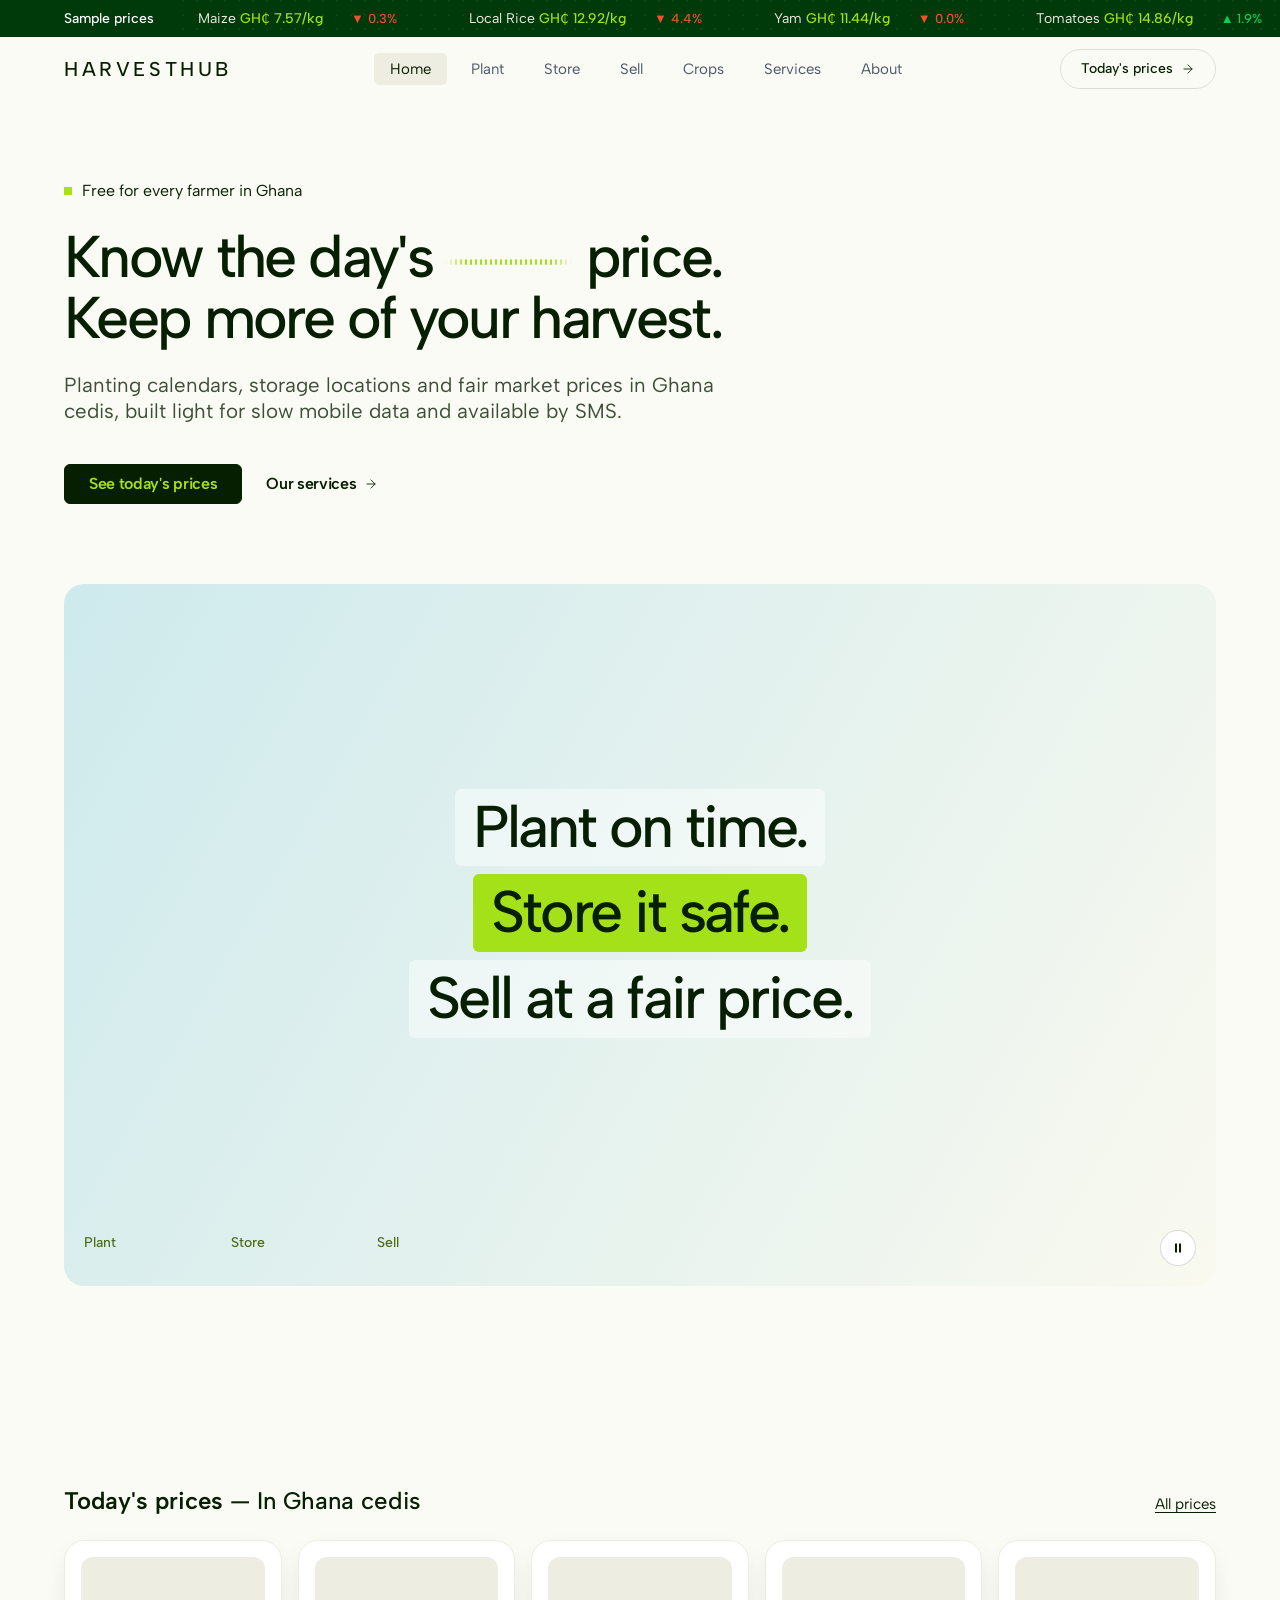
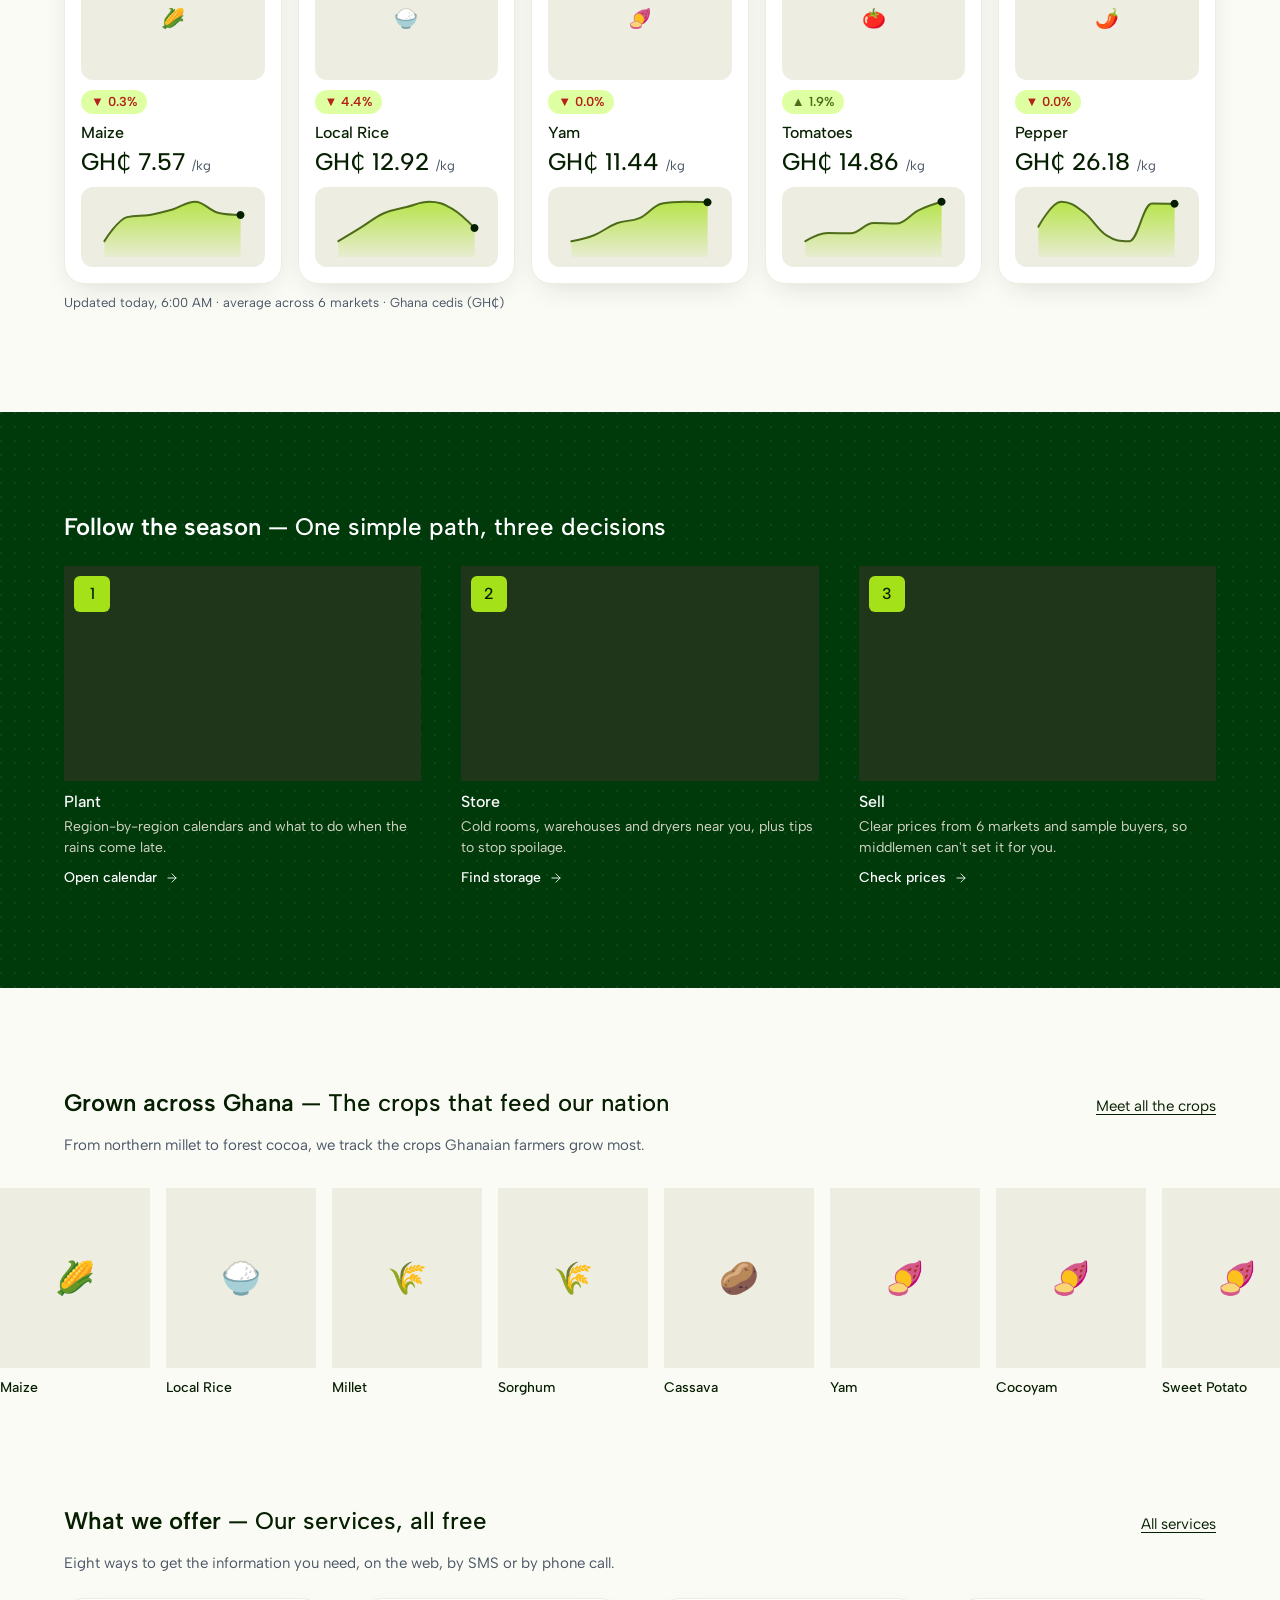
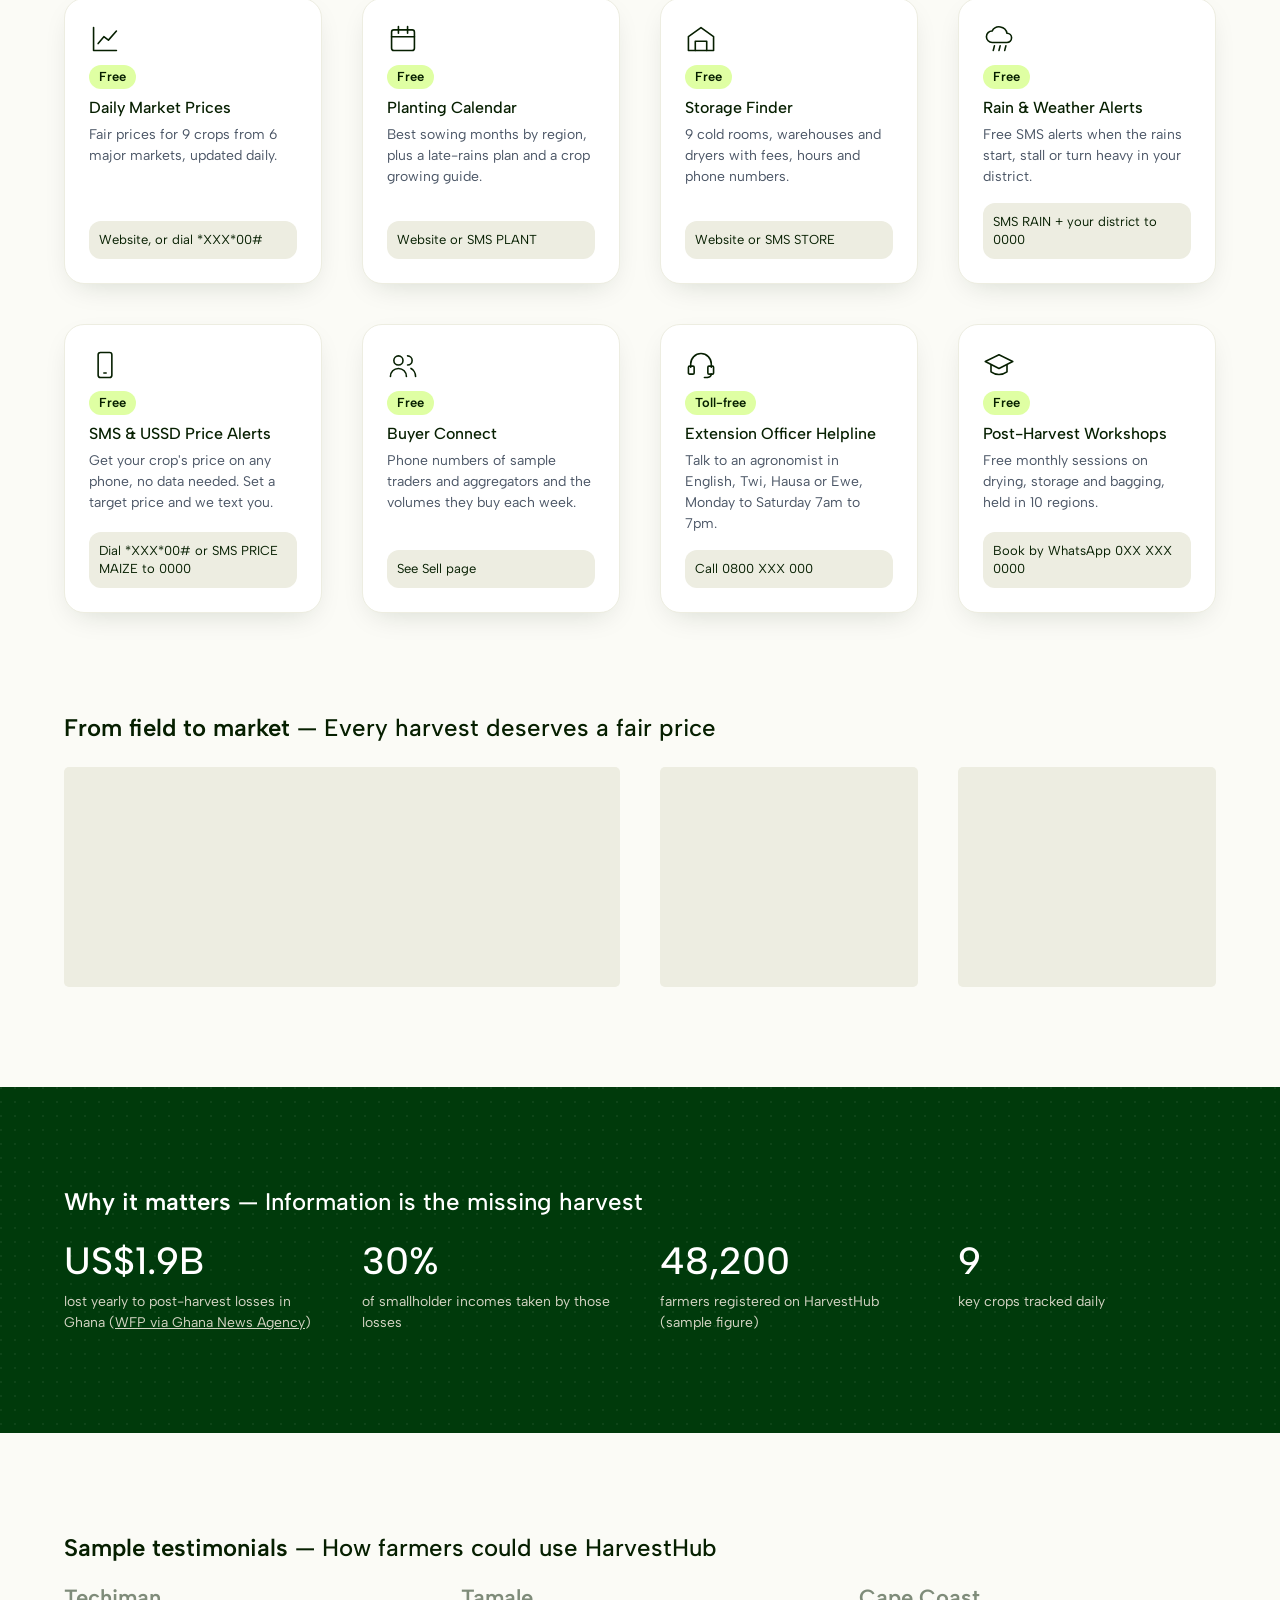
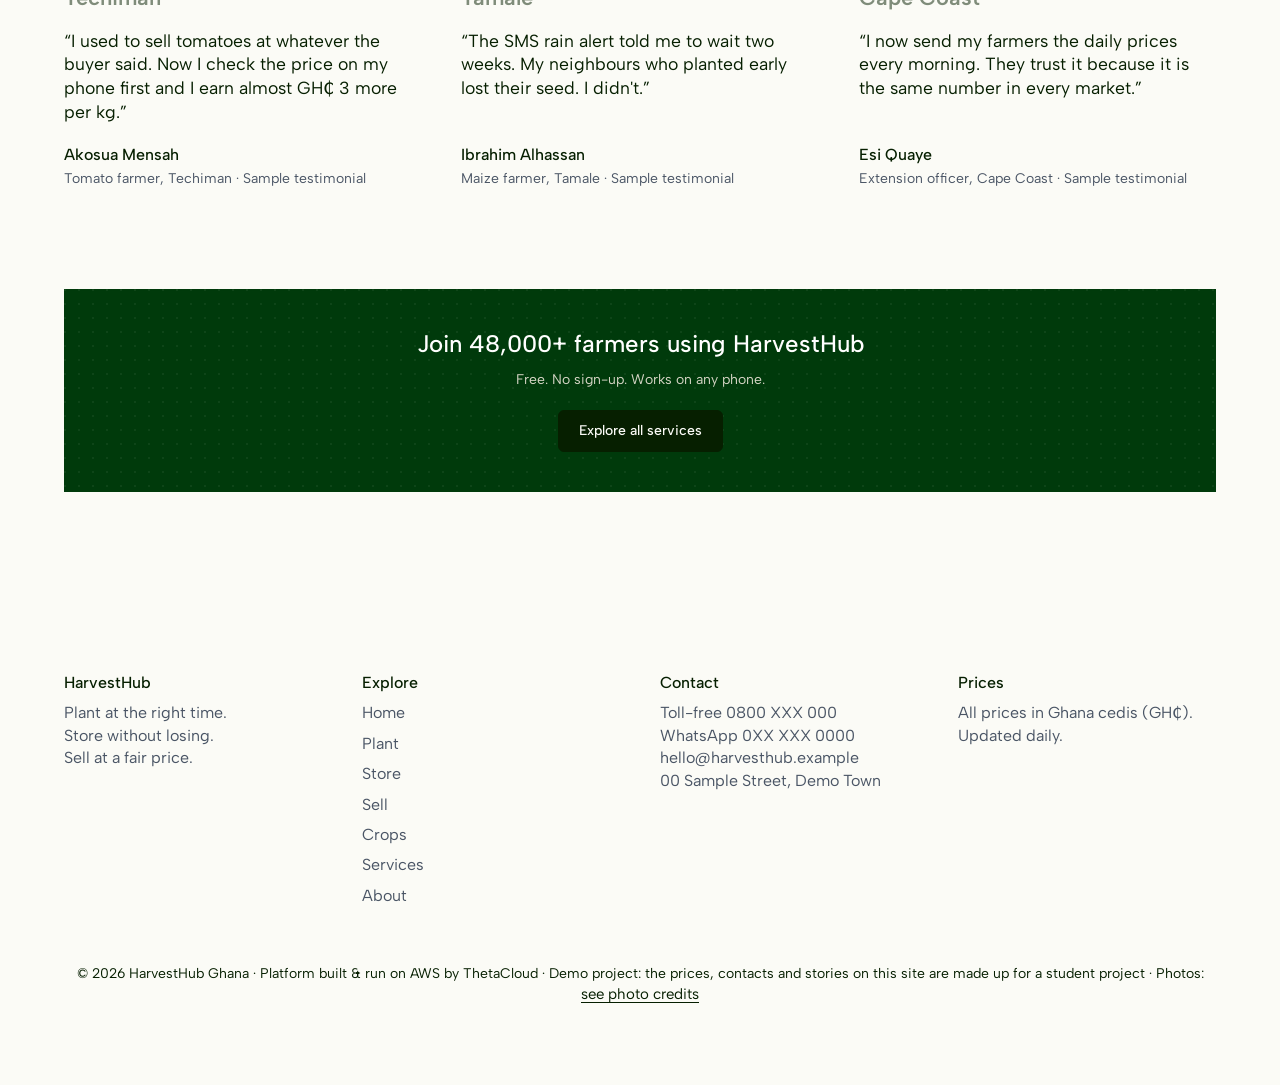
==== commit 4065283e: "Apply HarvestHub design system across the site" ====
--- a/app/index.html
+++ b/app/index.html
@@ -1,13 +1,9 @@
-<!DOCTYPE html><html lang="en"><head><meta charset="utf-8"><meta name="viewport" content="width=device-width,initial-scale=1"><title>Home · HarvestHub Ghana</title><meta name="description" content="Free planting, storage and market-price information for Ghanaian smallholder farmers."><link rel="icon" href="data:image/svg+xml,<svg xmlns=%22http://www.w3.org/2000/svg%22 viewBox=%220 0 100 100%22><text y=%22.9em%22 font-size=%2290%22>🌱</text></svg>"><link rel="stylesheet" href="static/css/style.css"></head><body data-page="index"><div class="demo-banner" role="note"><b>Demo – sample data.</b> The prices, contacts and stories on this site are made up for a student project.</div><header></header><section class="hero"><div class="sunball"></div><div class="wrap"><span class="eyebrow" style="color:var(--lime)">Plant → Store → Sell · Free for every farmer in Ghana</span><h1>Know the day's price. <em>Keep more</em> of your harvest.</h1><p class="lead">Planting calendars, storage locations and fair market prices in Ghana cedis, built light for slow mobile data and available by SMS.</p><div class="cta"><a class="btn" href="sell.html">See today's prices →</a><a class="btn ghost" href="services.html">Our services</a></div></div>
-<svg viewBox="0 0 1200 150" preserveAspectRatio="none"><path d="M0 90 Q300 20 600 80 T1200 60 V150 H0Z" fill="#1d6b47" opacity=".6"/><path d="M0 120 Q300 60 650 110 T1200 100 V150 H0Z" fill="#fbf7ee"/></svg></section>
-<div class="ticker" id="ticker"></div>
-<section class="wrap" style="margin-top:34px"><span class="eyebrow">Today's prices in Ghana cedis</span><div id="prices" class="grid g5"></div><p style="text-align:center;color:var(--mute);font-size:.85rem;margin-top:14px" id="upd"></p></section>
-<section class="sec"><div class="wrap"><span class="eyebrow">Follow the season</span><h2>One simple path, three decisions</h2><div class="grid g3" style="margin-top:34px">
-<a class="card step s1 rv" href="plant.html"><b>1</b><div class="ic">🌧️</div><h3>Plant</h3><p>Region-by-region calendars and what to do when the rains come late.</p><span>Open calendar →</span></a>
-<a class="card step s2 rv" href="store.html"><b>2</b><div class="ic">🏚️</div><h3>Store</h3><p>Cold rooms, warehouses and dryers near you, plus tips to stop spoilage.</p><span>Find storage →</span></a>
-<a class="card step s3 rv" href="sell.html"><b>3</b><div class="ic">💰</div><h3>Sell</h3><p>Clear prices from 6 markets and sample buyers, so middlemen can't set it for you.</p><span>Check prices →</span></a></div></div></section>
-<section class="sec" style="padding-top:0"><div class="wrap"><span class="eyebrow">Grown across Ghana</span><h2>The crops that feed our nation</h2><p class="lead" style="margin-bottom:24px">From northern millet to forest cocoa, we track the crops Ghanaian farmers grow most.</p></div><div class="strip" id="strip"></div><div class="wrap" style="text-align:center;margin-top:24px"><a class="btn" href="crops.html">Meet all the crops →</a></div></section>
-<section class="sec" style="padding-top:0"><div class="wrap"><span class="eyebrow">What we offer</span><h2>Our services, all free</h2><p class="lead" style="margin-bottom:30px">Eight ways to get the information you need, on the web, by SMS or by phone call.</p><div class="grid g4 svcs"><a class="card svc rv" href="sell.html"><span class="ic">📈</span><span class="free">Free</span><h3>Daily Market Prices</h3><p>Fair prices for 9 crops from 6 major markets, updated daily.</p><div class="how">👉 Website, or dial *XXX*00#</div></a><a class="card svc rv" href="plant.html"><span class="ic">🗓️</span><span class="free">Free</span><h3>Planting Calendar</h3><p>Best sowing months by region, plus a late-rains plan and a crop growing guide.</p><div class="how">👉 Website or SMS PLANT</div></a><a class="card svc rv" href="store.html"><span class="ic">🏚️</span><span class="free">Free</span><h3>Storage Finder</h3><p>9 cold rooms, warehouses and dryers with fees, hours and phone numbers.</p><div class="how">👉 Website or SMS STORE</div></a><a class="card svc rv" href="services.html#faq"><span class="ic">🌦️</span><span class="free">Free</span><h3>Rain & Weather Alerts</h3><p>Free SMS alerts when the rains start, stall or turn heavy in your district.</p><div class="how">👉 SMS RAIN + your district to 0000</div></a><a class="card svc rv" href="services.html#faq"><span class="ic">📲</span><span class="free">Free</span><h3>SMS & USSD Price Alerts</h3><p>Get your crop's price on any phone, no data needed. Set a target price and we text you.</p><div class="how">👉 Dial *XXX*00# or SMS PRICE MAIZE to 0000</div></a><a class="card svc rv" href="sell.html"><span class="ic">🤝</span><span class="free">Free</span><h3>Buyer Connect</h3><p>Phone numbers of sample traders and aggregators and the volumes they buy each week.</p><div class="how">👉 See Sell page</div></a><a class="card svc rv" href="about.html#contact"><span class="ic">🧑‍🏫</span><span class="free">Toll-free</span><h3>Extension Officer Helpline</h3><p>Talk to an agronomist in English, Twi, Hausa or Ewe, Monday to Saturday 7am to 7pm.</p><div class="how">👉 Call 0800 XXX 000</div></a><a class="card svc rv" href="about.html#contact"><span class="ic">🎓</span><span class="free">Free</span><h3>Post-Harvest Workshops</h3><p>Free monthly sessions on drying, storage and bagging, held in 10 regions.</p><div class="how">👉 Book by WhatsApp 0XX XXX 0000</div></a></div></div></section>
-<section class="sec" style="padding-top:0"><div class="wrap"><span class="eyebrow">From field to market</span><h2>Every harvest deserves a fair price</h2><div class="gallery rv"><div style="--g:var(--p-hero)"></div><div style="--g:var(--p-store)"></div><div style="--g:var(--p-sell)"></div></div></div></section>
-<section class="sec band"><div class="wrap"><span class="eyebrow" style="color:var(--lime)">Why it matters</span><h2>Information is the missing harvest</h2><div class="stats"><div><b>US$<span data-n="1.9" data-s="B">0</span></b><span>lost yearly to post-harvest losses in Ghana (<a href="https://gna.org.gh/2024/08/post-harvest-losses-impoverishing-ghanaian-farmers/" rel="noopener">WFP via Ghana News Agency</a>)</span></div><div><b data-n="30" data-s="%">0</b><span>of smallholder incomes taken by those losses</span></div><div><b data-n="48200">0</b><span>farmers registered on HarvestHub (sample figure)</span></div><div><b data-n="9">0</b><span>key crops tracked daily</span></div></div></div></section>
-<section class="sec"><div class="wrap"><span class="eyebrow">Sample testimonials</span><h2 style="margin-bottom:26px">How farmers could use HarvestHub</h2><div class="grid g3"><div class="card rv"><p class="quote">“I used to sell tomatoes at whatever the buyer said. Now I check the price on my phone first and I earn almost GH₵ 3 more per kg.”</p><p class="who">— Akosua Mensah · Tomato farmer, Techiman · Sample testimonial</p></div><div class="card rv"><p class="quote">“The SMS rain alert told me to wait two weeks. My neighbours who planted early lost their seed. I didn't.”</p><p class="who">— Ibrahim Alhassan · Maize farmer, Tamale · Sample testimonial</p></div><div class="card rv"><p class="quote">“I now send my farmers the daily prices every morning. They trust it because it is the same number in every market.”</p><p class="who">— Esi Quaye · Extension officer, Cape Coast · Sample testimonial</p></div></div></div></section><section class="sec" style="padding-top:0"><div class="wrap"><div class="cta2 rv"><h2>Join 48,000+ farmers using HarvestHub</h2><p style="color:#d6eadd;margin-bottom:22px">Free. No sign-up. Works on any phone.</p><a class="btn" href="services.html">Explore all services →</a></div></div></section><footer></footer><script src="static/js/script.js"></script></body></html>+<!DOCTYPE html><html lang="en"><head><meta charset="utf-8"><meta name="viewport" content="width=device-width,initial-scale=1"><title>Home · HarvestHub Ghana</title><meta name="description" content="Free planting, storage and market-price information for Ghanaian smallholder farmers."><link rel="icon" href="data:image/svg+xml,<svg xmlns=%22http://www.w3.org/2000/svg%22 viewBox=%220 0 100 100%22><text y=%22.9em%22 font-size=%2290%22>🌱</text></svg>"><link rel="preconnect" href="https://fonts.googleapis.com"><link rel="preconnect" href="https://fonts.gstatic.com" crossorigin><link rel="stylesheet" href="https://fonts.googleapis.com/css2?family=Albert+Sans:wght@400;500;600&display=swap"><link rel="stylesheet" href="static/css/tokens.css"><link rel="stylesheet" href="static/css/style.css"></head><body data-page="index"><div class="ticker" id="ticker" aria-label="Sample market prices"></div><header></header><section class="hero"><div class="hero__text"><span class="hero__label">Free for every farmer in Ghana</span><h1 class="hero__title">Know the day's <span class="hero__wave" aria-hidden="true"><i></i><i></i><i></i><i></i><i></i><i></i><i></i><i></i><i></i><i></i><i></i><i></i><i></i><i></i><i></i><i></i><i></i><i></i><i></i><i></i><i></i><i></i><i></i><i></i><i></i><i></i></span> price.<br>Keep more of your harvest.</h1><p class="lead hero__sub">Planting calendars, storage locations and fair market prices in Ghana cedis, built light for slow mobile data and available by SMS.</p></div><div class="hero__actions"><a class="btn" href="sell.html">See today's prices</a><a class="hero__link" href="services.html">Our services <svg class="arw" width="14" height="14" viewBox="0 0 24 24" fill="none" stroke="currentColor" stroke-width="1.5" stroke-linecap="round" stroke-linejoin="round" aria-hidden="true"><path d="M5 12h14"/><path d="M12 5l7 7-7 7"/></svg></a></div><div class="reel" id="reel" role="group" aria-label="Plant, store and sell showreel"><div class="reel__scene reel__scene--plant is-on"></div><div class="reel__scene reel__scene--store"></div><div class="reel__scene reel__scene--sell"></div><p class="reel__copy"><span class="reel__line is-on">Plant on time.</span> <span class="reel__line">Store it safe.</span> <span class="reel__line">Sell at a fair price.</span></p><div class="reel__bar"><div class="reel__tabs"><button class="reel__tab is-on" type="button" aria-current="true">Plant<span><i></i></span></button><button class="reel__tab" type="button" aria-current="false">Store<span><i></i></span></button><button class="reel__tab" type="button" aria-current="false">Sell<span><i></i></span></button></div><button class="reel__pause" type="button" aria-pressed="false" aria-label="Pause showreel"><svg width="12" height="12" viewBox="0 0 12 12" aria-hidden="true"><path d="M3 1.5h2v9H3zM7 1.5h2v9H7z" fill="currentColor"/></svg></button></div></div></section>
+<section class="sec"><div class="wrap"><div class="module__head"><h2 class="headline-pair"><strong>Today's prices</strong> — In Ghana cedis</h2><a class="link" href="sell.html">All prices</a></div><div id="prices" class="grid"></div><p class="small" id="upd"></p></div></section>
+<section class="sec band"><div class="wrap"><div class="module__head"><h2 class="headline-pair"><strong>Follow the season</strong> — One simple path, three decisions</h2></div><div class="grid g3"><a class="link-card s1 rv" href="plant.html"><div class="well"><div class="well__img"></div><span class="well__num" aria-hidden="true">1</span></div><div class="card__body"><h3 class="card__title">Plant</h3><p class="card__meta">Region-by-region calendars and what to do when the rains come late.</p></div><span class="step-cta">Open calendar <svg class="arw" width="14" height="14" viewBox="0 0 24 24" fill="none" stroke="currentColor" stroke-width="1.5" stroke-linecap="round" stroke-linejoin="round" aria-hidden="true"><path d="M5 12h14"/><path d="M12 5l7 7-7 7"/></svg></span></a><a class="link-card s2 rv" href="store.html"><div class="well"><div class="well__img"></div><span class="well__num" aria-hidden="true">2</span></div><div class="card__body"><h3 class="card__title">Store</h3><p class="card__meta">Cold rooms, warehouses and dryers near you, plus tips to stop spoilage.</p></div><span class="step-cta">Find storage <svg class="arw" width="14" height="14" viewBox="0 0 24 24" fill="none" stroke="currentColor" stroke-width="1.5" stroke-linecap="round" stroke-linejoin="round" aria-hidden="true"><path d="M5 12h14"/><path d="M12 5l7 7-7 7"/></svg></span></a><a class="link-card s3 rv" href="sell.html"><div class="well"><div class="well__img"></div><span class="well__num" aria-hidden="true">3</span></div><div class="card__body"><h3 class="card__title">Sell</h3><p class="card__meta">Clear prices from 6 markets and sample buyers, so middlemen can't set it for you.</p></div><span class="step-cta">Check prices <svg class="arw" width="14" height="14" viewBox="0 0 24 24" fill="none" stroke="currentColor" stroke-width="1.5" stroke-linecap="round" stroke-linejoin="round" aria-hidden="true"><path d="M5 12h14"/><path d="M12 5l7 7-7 7"/></svg></span></a></div></div></section>
+<section class="sec"><div class="wrap"><div class="module__head"><h2 class="headline-pair"><strong>Grown across Ghana</strong> — The crops that feed our nation</h2><a class="link" href="crops.html">Meet all the crops</a></div><p class="lead lead--head">From northern millet to forest cocoa, we track the crops Ghanaian farmers grow most.</p></div><div class="strip" id="strip"></div></section>
+<section class="sec sec--flush"><div class="wrap"><div class="module__head"><h2 class="headline-pair"><strong>What we offer</strong> — Our services, all free</h2><a class="link" href="services.html">All services</a></div><p class="lead lead--head">Eight ways to get the information you need, on the web, by SMS or by phone call.</p><div class="grid g4"><a class="offer rv" href="sell.html"><svg viewBox="0 0 28 28" fill="none" stroke="currentColor" stroke-width="1.4" stroke-linecap="round" stroke-linejoin="round" aria-hidden="true"><path d="M4 4v20h20"/><path d="m8 18 5-6 4 3 7-8"/></svg><span class="free">Free</span><h3 class="card__title">Daily Market Prices</h3><p class="card__meta">Fair prices for 9 crops from 6 major markets, updated daily.</p><div class="how">Website, or dial *XXX*00#</div></a><a class="offer rv" href="plant.html"><svg viewBox="0 0 28 28" fill="none" stroke="currentColor" stroke-width="1.4" stroke-linecap="round" stroke-linejoin="round" aria-hidden="true"><rect x="4" y="6" width="20" height="18" rx="2"/><path d="M4 12h20M10 3v6M18 3v6"/></svg><span class="free">Free</span><h3 class="card__title">Planting Calendar</h3><p class="card__meta">Best sowing months by region, plus a late-rains plan and a crop growing guide.</p><div class="how">Website or SMS PLANT</div></a><a class="offer rv" href="store.html"><svg viewBox="0 0 28 28" fill="none" stroke="currentColor" stroke-width="1.4" stroke-linecap="round" stroke-linejoin="round" aria-hidden="true"><path d="M3 12 14 4l11 8v12H3Z"/><path d="M9 24v-8h10v8"/></svg><span class="free">Free</span><h3 class="card__title">Storage Finder</h3><p class="card__meta">9 cold rooms, warehouses and dryers with fees, hours and phone numbers.</p><div class="how">Website or SMS STORE</div></a><a class="offer rv" href="services.html#faq"><svg viewBox="0 0 28 28" fill="none" stroke="currentColor" stroke-width="1.4" stroke-linecap="round" stroke-linejoin="round" aria-hidden="true"><path d="M8 17a5 5 0 0 1 0-10 7 7 0 0 1 13 2 4 4 0 0 1 0 8Z"/><path d="m10 20-1 4M15 20l-1 4M20 20l-1 4"/></svg><span class="free">Free</span><h3 class="card__title">Rain &amp; Weather Alerts</h3><p class="card__meta">Free SMS alerts when the rains start, stall or turn heavy in your district.</p><div class="how">SMS RAIN + your district to 0000</div></a><a class="offer rv" href="services.html#faq"><svg viewBox="0 0 28 28" fill="none" stroke="currentColor" stroke-width="1.4" stroke-linecap="round" stroke-linejoin="round" aria-hidden="true"><rect x="8" y="3" width="12" height="22" rx="2"/><path d="M13 21h2"/></svg><span class="free">Free</span><h3 class="card__title">SMS &amp; USSD Price Alerts</h3><p class="card__meta">Get your crop's price on any phone, no data needed. Set a target price and we text you.</p><div class="how">Dial *XXX*00# or SMS PRICE MAIZE to 0000</div></a><a class="offer rv" href="sell.html"><svg viewBox="0 0 28 28" fill="none" stroke="currentColor" stroke-width="1.4" stroke-linecap="round" stroke-linejoin="round" aria-hidden="true"><circle cx="10" cy="10" r="4"/><path d="M3 24c0-4 3-7 7-7s7 3 7 7"/><path d="M18 6a4 4 0 0 1 0 8M21 17c2 1 4 4 4 7"/></svg><span class="free">Free</span><h3 class="card__title">Buyer Connect</h3><p class="card__meta">Phone numbers of sample traders and aggregators and the volumes they buy each week.</p><div class="how">See Sell page</div></a><a class="offer rv" href="about.html#contact"><svg viewBox="0 0 28 28" fill="none" stroke="currentColor" stroke-width="1.4" stroke-linecap="round" stroke-linejoin="round" aria-hidden="true"><path d="M5 16v-3a9 9 0 0 1 18 0v3"/><rect x="3" y="15" width="5" height="7" rx="1"/><rect x="20" y="15" width="5" height="7" rx="1"/><path d="M23 22c0 2-3 3-6 3"/></svg><span class="free">Toll-free</span><h3 class="card__title">Extension Officer Helpline</h3><p class="card__meta">Talk to an agronomist in English, Twi, Hausa or Ewe, Monday to Saturday 7am to 7pm.</p><div class="how">Call 0800 XXX 000</div></a><a class="offer rv" href="about.html#contact"><svg viewBox="0 0 28 28" fill="none" stroke="currentColor" stroke-width="1.4" stroke-linecap="round" stroke-linejoin="round" aria-hidden="true"><path d="m2 11 12-6 12 6-12 6Z"/><path d="M7 14v6c4 3 10 3 14 0v-6"/></svg><span class="free">Free</span><h3 class="card__title">Post-Harvest Workshops</h3><p class="card__meta">Free monthly sessions on drying, storage and bagging, held in 10 regions.</p><div class="how">Book by WhatsApp 0XX XXX 0000</div></a></div></div></section>
+<section class="sec sec--flush"><div class="wrap"><div class="module__head"><h2 class="headline-pair"><strong>From field to market</strong> — Every harvest deserves a fair price</h2></div><div class="gallery rv"><div style="--g:var(--p-hero)"></div><div style="--g:var(--p-store)"></div><div style="--g:var(--p-sell)"></div></div></div></section>
+<section class="sec band"><div class="wrap"><div class="module__head"><h2 class="headline-pair"><strong>Why it matters</strong> — Information is the missing harvest</h2></div><div class="stats"><div><b>US$<span data-n="1.9" data-s="B">0</span></b><span>lost yearly to post-harvest losses in Ghana (<a href="https://gna.org.gh/2024/08/post-harvest-losses-impoverishing-ghanaian-farmers/" rel="noopener">WFP via Ghana News Agency</a>)</span></div><div><b data-n="30" data-s="%">0</b><span>of smallholder incomes taken by those losses</span></div><div><b data-n="48200">0</b><span>farmers registered on HarvestHub (sample figure)</span></div><div><b data-n="9">0</b><span>key crops tracked daily</span></div></div></div></section>
+<section class="sec"><div class="wrap"><div class="module__head"><h2 class="headline-pair"><strong>Sample testimonials</strong> — How farmers could use HarvestHub</h2></div><div class="grid g3"><figure class="testimonial rv"><div class="testimonial__logo">Techiman</div><blockquote>“I used to sell tomatoes at whatever the buyer said. Now I check the price on my phone first and I earn almost GH₵ 3 more per kg.”</blockquote><figcaption><span class="testimonial__name">Akosua Mensah</span><span class="testimonial__role">Tomato farmer, Techiman · Sample testimonial</span></figcaption></figure><figure class="testimonial rv"><div class="testimonial__logo">Tamale</div><blockquote>“The SMS rain alert told me to wait two weeks. My neighbours who planted early lost their seed. I didn't.”</blockquote><figcaption><span class="testimonial__name">Ibrahim Alhassan</span><span class="testimonial__role">Maize farmer, Tamale · Sample testimonial</span></figcaption></figure><figure class="testimonial rv"><div class="testimonial__logo">Cape Coast</div><blockquote>“I now send my farmers the daily prices every morning. They trust it because it is the same number in every market.”</blockquote><figcaption><span class="testimonial__name">Esi Quaye</span><span class="testimonial__role">Extension officer, Cape Coast · Sample testimonial</span></figcaption></figure></div></div></section>
+<section class="sec sec--flush"><div class="wrap"><div class="cta2 rv"><h2>Join 48,000+ farmers using HarvestHub</h2><p>Free. No sign-up. Works on any phone.</p><a class="btn" href="services.html">Explore all services</a></div></div></section><footer></footer><script src="static/js/highcharts.js"></script><script src="static/js/script.js"></script></body></html>
--- a/app/static/css/tokens.css
+++ b/app/static/css/tokens.css
@@ -0,0 +1,144 @@
+/* ==========================================================================
+   HARVESTHUB DESIGN SYSTEM — tokens.css
+   Mobile-first, light on data, simple language, big clear prices.
+   Values are for 1440px unless noted. Every colour here is a HarvestHub colour.
+   ========================================================================== */
+
+:root {
+  /* ---------- Colour: core ---------- */
+  --c-forest:         #061F00;  /* primary text, buttons, hairlines, image wells */
+  --c-moss:           #003A0B;  /* dark modules, modal, announcement bar */
+  --c-lime:           #A5E119;  /* main action colour: button hover */
+  --c-white:          #FFFFFF;
+  --c-beige:          #FBFBF6;  /* page ground */
+
+  /* ---------- Colour: beige scale ---------- */
+  --c-beige-25:       #F9F9EF;  /* card fill */
+  --c-beige-50:       #EDEDE1;  /* borders, secondary fills */
+  --c-beige-75:       #D6D6C6;  /* dividers, table lines */
+  --c-beige-100:      #B8B89E;  /* muted icons only */
+
+  /* ---------- Colour: neutrals ---------- */
+  --c-gray-50:        #F9FAFB;
+  --c-gray-100:       #F3F4F6;
+  --c-gray-400:       #99A1AF;  /* icons and disabled, never text on beige */
+  --c-gray-600:       #4A5565;  /* secondary copy, footer links, captions: lightest text on beige */
+  --c-gray-700:       #364153;
+  --c-gray-900:       #101828;
+  --c-text:           var(--c-gray-700);  /* long-form body */
+  --c-on-dark-soft:   var(--c-beige-75);  /* secondary copy on moss */
+  --c-on-dark-muted:  var(--c-beige-50);  /* announcement text */
+
+  /* ---------- Colour: lines & states ---------- */
+  --c-line:           #061F00;                   /* table and type rows */
+  --c-line-warm:      var(--c-beige-75);         /* input borders, soft dividers */
+  --c-line-dark:      #FFFFFF1A;                 /* dividers on moss */
+  --c-hover-tint:     var(--c-beige-50);         /* nav link hover and current fill */
+  --c-nav-line:       rgba(6, 31, 0, .12);       /* nav action border */
+  --c-nav-glass:      rgba(251, 251, 246, .72);  /* nav fill once scrolled, with a 12px blur */
+  --c-focus:          #4D6B18;                   /* input hover / focus */
+  --c-field:          rgba(255, 255, 255, .53);  /* input fill on beige */
+  --c-scrim:          rgba(6, 31, 0, .8);        /* modal backdrop */
+
+  /* ---------- Colour: season stages ----------
+     Each stage has a light tint for backgrounds and a deep shade for headings,
+     icons and active tabs. Plant: mint + olive. Store: sky + sea. Sell: zest + forest. */
+  --t-mint:  #D4FFD6;
+  --t-olive: #4D6B18;
+  --t-sky:   #CEEAED;
+  --t-sea:   #0D3B36;
+  --t-zest:  #DFFFA3;
+
+  /* ---------- Colour: price & status ----------
+     Never colour alone: a price change always carries an arrow and a +/- sign. */
+  --t-up:         #09CF58;
+  --t-down:       #ED502F;
+  --t-alert:      #E7000B;
+  --t-alert-deep: #B42318;  /* error text, alert icon */
+  --t-alert-tint: #FFF1EE;  /* alert background */
+  --t-info:       #7AADA6;
+
+  /* ---------- Typography ---------- */
+  --font-sans: "Albert Sans", "Helvetica Neue", Arial, sans-serif;
+  --fw-regular: 400;   /* reading */
+  --fw-medium:  500;   /* headings, nav, buttons */
+  --fw-semi:    600;   /* bold word in headlines, eyebrows */
+
+  /* scale — names match the s1…s4 classes */
+  --fs-hero:    clamp(40px, 4.6vw, 66px); --lh-hero: 1.04; --ls-hero: -.045em;  /* page hero headline */
+  --fs-lead:    clamp(18px, 1.6vw, 23px); --lh-lead: 1.27;                    /* page hero intro */
+  --fs-display: 38px;  --lh-display: 1.1;    /* hero on dark */
+  --fs-s1:      31px;  --lh-s1:      1.2;    /* H1 */
+  --fs-s2:      24px;  --lh-s2:      1.25;   /* H2 / section title */
+  --fs-quote:   17.6px;--lh-quote:   1.35;   /* testimonials */
+  --fs-tile:    18px;  --lh-tile:    1;      /* industry tile label (caps) */
+  --fs-s4:      16px;  --lh-s4:      1.4;    /* card titles, nav, footer */
+  --fs-s3:      15px;  --lh-s3:      1.4;    /* eyebrow (caps) */
+  --fs-body:    14px;  --lh-body:    1.5;    /* paragraph */
+  --fs-small:   13px;  --lh-small:   1.4;
+  --ls-eyebrow: .03em;
+  --ls-nav:     .25px;
+
+  /* ---------- Spacing ----------
+     Gaps inside components. Section padding and side space are layout tokens. */
+  --sp-1:   4px;
+  --sp-2:   8px;
+  --sp-3:  10px;
+  --sp-4:  16px;
+  --sp-5:  20px;
+  --sp-6:  24px;
+  --sp-7:  35px;
+  --sp-8:  40px;
+  --sp-9:  49px;   /* CTA banner padding */
+  --sp-10: 56px;
+  --sp-11: 84px;
+
+  /* ---------- Radius ---------- */
+  --r-0:    0;       /* modules, CTA banner, page images */
+  --r-xs:   4px;     /* tiles */
+  --r-sm:   5px;     /* images, nav link hover */
+  --r-inset: 12px;   /* box or image inside a card */
+  --r-md:   20px;    /* modal, textarea */
+  --r-lg:   28px;    /* email field */
+  --r-btn:  6px;     /* every button */
+  --r-pill: 70px;    /* nav action */
+  --r-full: 50%;     /* icon buttons */
+
+  /* ---------- Elevation ----------
+     The system is flat. Depth = contrast + 1px rules. One shadow exists. */
+  --e-0: none;
+  --e-1: 1px 1px 12px 0 rgba(6, 31, 0, .10);  /* modal, popover */
+  --e-card: 0 10px 30px -12px rgba(6, 31, 0, .18);  /* price and service cards */
+  --hairline:      1px solid var(--c-line);
+  --hairline-warm: 1px solid var(--c-line-warm);
+
+  /* ---------- Motion ---------- */
+  --dur: .2s;
+  --ease: ease;
+  --fade-link:  .5;   /* link hover opacity */
+  --fade-image: .3;   /* image hover opacity (+ luminosity blend over black) */
+
+  /* ---------- Layout ---------- */
+  --edge:    64px;     /* side space */
+  --max:     1640px;   /* max content width */
+  --gutter:  40px;     /* column gap */
+  --columns: 12;
+  --measure: 68ch;     /* max width for running text */
+  --measure-sm: 450px;
+  --section-compact:  clamp(48px, 3.88vw + 33.5px, 80px);
+  --section-default:  clamp(72px, 3.39vw + 59.3px, 100px);
+  --section-spacious: clamp(96px, 2.91vw + 85.1px, 120px);
+  --page-inline: max(var(--edge), calc((100% - var(--max)) / 2));  /* side space, then centres content past --max */
+  --nav-h:         64px;
+
+  /* ---------- Patterns ---------- */
+  --dot-pattern: url("data:image/svg+xml,%3Csvg xmlns='http://www.w3.org/2000/svg' width='14' height='14'%3E%3Ccircle cx='1' cy='1' r='1' fill='%23ffffff' fill-opacity='.07'/%3E%3C/svg%3E");
+}
+
+/* Breakpoints — phone < 810 · tablet 810 to 1023 · laptop 1024 to 1199 · desktop ≥ 1200 */
+@media (max-width: 1023px) {
+  :root { --edge: 24px; --gutter: 24px; --fs-s1: 28px; --fs-s2: 21px; --fs-display: 32px; }
+}
+@media (max-width: 809px) {
+  :root { --edge: 16px; --gutter: 16px; --fs-s1: 26px; --fs-s2: 20px; }
+}
--- a/app/static/css/style.css
+++ b/app/static/css/style.css
@@ -1,102 +1,209 @@
-:root{--forest:#0f3d2e;--leaf:#2f9e5b;--lime:#c6f06a;--sun:#f4b942;--clay:#e76f51;--cream:#fbf7ee;--ink:#1b2a24;--mute:#5d6f66;--card:#fff;--line:#e6e0d0;--r:20px;--sh:0 10px 30px -12px rgba(15,61,46,.25)}
-*{box-sizing:border-box;margin:0}html{scroll-behavior:smooth}
-body{font:17px/1.6 system-ui,-apple-system,"Segoe UI",Roboto,sans-serif;color:var(--ink);background:var(--cream)}
-h1,h2,h3{font-family:"Iowan Old Style",Georgia,serif;line-height:1.15;color:var(--forest)}
-h1{font-size:clamp(2.3rem,7vw,4.2rem)}h2{font-size:clamp(1.7rem,4vw,2.5rem)}a{color:inherit}
-.wrap{width:min(1120px,92%);margin:auto}.sec{padding:72px 0}
-.eyebrow{display:inline-block;font-size:.8rem;font-weight:700;letter-spacing:.14em;text-transform:uppercase;color:var(--leaf);margin-bottom:10px}
-.lead{font-size:1.15rem;color:var(--mute);max-width:620px;margin-top:12px}
-header{position:sticky;top:0;z-index:20;background:rgba(251,247,238,.88);backdrop-filter:blur(10px);border-bottom:1px solid var(--line)}
-.nav{display:flex;align-items:center;justify-content:space-between;height:66px}
-.logo{display:flex;gap:8px;align-items:center;font:700 1.35rem Georgia,serif;text-decoration:none;color:var(--forest)}
-.logo i{width:30px;height:30px;border-radius:50% 50% 50% 8px;background:linear-gradient(135deg,var(--leaf),var(--lime));display:grid;place-items:center;font-style:normal;font-size:1rem}
-nav{display:flex;gap:4px}nav a{text-decoration:none;padding:8px 14px;border-radius:99px;font-weight:600;font-size:.95rem;color:var(--mute);transition:.2s}
-nav a:hover{background:#efe9d8}nav a.on{background:var(--forest);color:#fff}
-.menu{display:none;background:none;border:0;font-size:1.7rem;cursor:pointer}
-.btn{display:inline-flex;gap:8px;align-items:center;padding:14px 26px;border-radius:99px;background:var(--sun);color:var(--forest);font-weight:700;text-decoration:none;border:0;cursor:pointer;box-shadow:0 8px 20px -8px rgba(244,185,66,.9);transition:.2s}
-.btn:hover{transform:translateY(-3px)}.btn.ghost{background:transparent;color:#fff;border:2px solid rgba(255,255,255,.5);box-shadow:none}
-.hero{position:relative;overflow:hidden;color:#fff;background:linear-gradient(180deg,#0f3d2e 0%,#1d6b47 55%,#f4b942 130%);padding:84px 0 150px}
-.hero h1{color:#fff;max-width:760px}.hero h1 em{color:var(--lime);font-style:normal}
-.hero .lead{color:#d6eadd}.hero .cta{display:flex;gap:12px;flex-wrap:wrap;margin-top:30px}
-.hero svg{position:absolute;left:0;bottom:-2px;width:100%;height:150px}
-.sunball{position:absolute;right:8%;top:60px;width:150px;height:150px;border-radius:50%;background:radial-gradient(circle,#ffe08a,var(--sun));box-shadow:0 0 90px 30px rgba(244,185,66,.45);animation:float 7s ease-in-out infinite}
-@keyframes float{50%{transform:translateY(16px)}}
-.pagehead{background:linear-gradient(135deg,var(--forest),#1d6b47);color:#fff;padding:60px 0 54px}.pagehead h1{color:#fff;font-size:clamp(2rem,5vw,3.2rem)}.pagehead .lead{color:#cfe6d8}
-.grid{display:grid;gap:20px}.g3{grid-template-columns:repeat(auto-fit,minmax(260px,1fr))}.g5{grid-template-columns:repeat(auto-fit,minmax(190px,1fr))}
-.card{background:var(--card);border:1px solid var(--line);border-radius:var(--r);padding:24px;box-shadow:var(--sh);transition:.25s}
-.card:hover{transform:translateY(-5px)}
-.price{margin-top:-90px;position:relative;z-index:2}.price .card{padding:20px}
-.crop{display:flex;justify-content:space-between;font-weight:700}.big{font:700 2.3rem Georgia,serif;color:var(--forest)}.big small{font:600 .85rem system-ui;color:var(--mute)}
-.chg{font-weight:700;font-size:.9rem}.up{color:#1a8a47}.dn{color:var(--clay)}
-.spark{width:100%;height:38px;margin-top:8px}.spark polyline{fill:none;stroke:var(--leaf);stroke-width:2.5;stroke-linecap:round;stroke-linejoin:round}
-.step{position:relative;overflow:hidden;text-decoration:none;display:block}.step b{font:700 4.5rem Georgia,serif;position:absolute;right:16px;top:-8px;color:#efe9d8}
-.step .ic{font-size:2.2rem}.step h3{margin:10px 0 6px}.step p{color:var(--mute)}.step span{color:var(--leaf);font-weight:700}
-.band{background:var(--forest);color:#fff}.band h2{color:#fff}.stats{display:grid;grid-template-columns:repeat(auto-fit,minmax(200px,1fr));gap:24px;margin-top:30px}
-.stats b{display:block;font:700 3rem Georgia,serif;color:var(--sun)}.stats span{color:#cfe6d8}
-.tabs{display:flex;gap:8px;flex-wrap:wrap;margin:26px 0}.tab,select{font:600 .95rem system-ui;padding:10px 18px;border-radius:99px;border:2px solid var(--line);background:#fff;cursor:pointer;color:var(--ink)}
-.tab.on{background:var(--forest);border-color:var(--forest);color:#fff}
-.tbl{width:100%;border-collapse:collapse;background:#fff;border-radius:var(--r);overflow:hidden;box-shadow:var(--sh)}
-.tbl th,.tbl td{padding:16px 20px;text-align:left;border-bottom:1px solid var(--line)}.tbl th{background:#f3eedd;font-size:.8rem;text-transform:uppercase;letter-spacing:.08em;color:var(--mute)}
-.tbl td.p{font:700 1.4rem Georgia,serif;color:var(--forest)}.best{background:var(--lime);padding:3px 10px;border-radius:99px;font-size:.75rem;font-weight:700}
-.scroll{overflow-x:auto}.row{display:grid;grid-template-columns:110px 1fr;gap:12px;align-items:center;padding:12px 0;border-bottom:1px dashed var(--line)}
-.months{display:grid;grid-template-columns:repeat(12,1fr);gap:3px}.months i{height:30px;border-radius:6px;background:#eee8d6;font:600 .6rem/30px system-ui;text-align:center;color:#9a9275;font-style:normal}
-.months i.m{background:var(--leaf);color:#fff}.months i.n{background:var(--sun);color:var(--forest)}
-.key{display:flex;gap:18px;font-size:.85rem;color:var(--mute);margin:10px 0 18px}.key i{display:inline-block;width:12px;height:12px;border-radius:3px;margin-right:6px}
-.tag{display:inline-block;background:#e6f4ea;color:#14663a;border-radius:99px;padding:3px 12px;font-size:.78rem;font-weight:700;margin:2px}
-.alert{background:#fff4d6;border-left:6px solid var(--sun);border-radius:14px;padding:20px 24px;margin-top:30px}
-details{background:#fff;border:1px solid var(--line);border-radius:16px;padding:16px 20px;margin-bottom:12px}summary{cursor:pointer;font-weight:700}details p{margin-top:8px;color:var(--mute)}
-footer{background:#0a2a20;color:#a9c4b6;padding:44px 0;font-size:.9rem}footer .wrap{display:flex;justify-content:space-between;gap:20px;flex-wrap:wrap}footer b{color:#fff}
-.rv{opacity:0;transform:translateY(24px);transition:.7s}.rv.in{opacity:1;transform:none}
-@media(max-width:760px){.menu{display:block}nav{display:none;position:absolute;top:66px;left:0;right:0;flex-direction:column;background:var(--cream);padding:12px;border-bottom:1px solid var(--line)}nav.open{display:flex}.sunball{width:90px;height:90px;right:5%}.row{grid-template-columns:1fr}.sec{padding:52px 0}}
+/* ---- Design system globals. Tokens live in tokens.css. ---- */
+*{box-sizing:border-box;margin:0}html{scroll-behavior:smooth;scroll-padding-top:var(--nav-h);-webkit-text-size-adjust:100%}
+body{font:var(--fw-regular) var(--fs-body)/var(--lh-body) var(--font-sans);color:var(--c-forest);background:var(--c-beige);-webkit-font-smoothing:antialiased}
+h1,h2,h3{font-weight:var(--fw-medium);color:var(--c-forest);text-wrap:balance}
+h1{font-size:var(--fs-s1);line-height:var(--lh-s1)}h2{font-size:var(--fs-s2);line-height:var(--lh-s2)}h3{font-size:var(--fs-s4);line-height:var(--lh-s4)}
+b,strong{font-weight:var(--fw-semi)}
+a{color:inherit;transition:opacity var(--dur) var(--ease)}a:not(.btn,.card,.link-card,.offer,.tile,.fchip,.nav__link,.nav__cta):hover{opacity:var(--fade-link)}
+:focus-visible{outline:2px solid var(--c-focus);outline-offset:3px}
+.wrap{padding-inline:var(--page-inline)}.sec{padding-block:var(--section-default)}
+.eyebrow{display:inline-block;font-size:var(--fs-s3);line-height:var(--lh-s3);font-weight:var(--fw-semi);letter-spacing:var(--ls-eyebrow);text-transform:uppercase;color:var(--c-forest);margin-bottom:var(--sp-3)}
+.lead{font-size:15px;color:var(--c-gray-600);max-width:var(--measure);margin-top:var(--sp-3)}
+header{position:sticky;top:env(safe-area-inset-top,0px);z-index:20;transition:background-color var(--dur) var(--ease)}
+header[data-scrolled="true"]{background:var(--c-nav-glass);-webkit-backdrop-filter:blur(12px);backdrop-filter:blur(12px)}
+.nav{display:grid;grid-template-columns:auto 1fr auto;align-items:center;gap:var(--sp-4);min-height:var(--nav-h);padding:var(--sp-2) var(--page-inline)}
+.nav__logo{font:var(--fw-medium) 20px/1 var(--font-sans);letter-spacing:.18em;text-decoration:none;color:var(--c-forest)}
+.nav__menu{justify-self:center;display:flex;align-items:center;gap:var(--sp-2);list-style:none;margin:0;padding:0}
+.nav__link{display:block;padding:6px var(--sp-4);border-radius:var(--r-sm);font:var(--fw-regular) 15px/20px var(--font-sans);color:var(--c-gray-600);text-decoration:none;transition:background-color var(--dur) var(--ease),color var(--dur) var(--ease)}
+.nav__link:hover,.nav__link[aria-current="page"]{color:var(--c-forest);background:var(--c-hover-tint)}
+header[data-scrolled="true"] .nav__link:hover,header[data-scrolled="true"] .nav__link[aria-current="page"]{background:rgba(6,31,0,.06)}
+.nav__cta{display:inline-flex;align-items:center;gap:var(--sp-2);height:40px;padding:0 var(--sp-5);font:var(--fw-medium) 14px/1 var(--font-sans);white-space:nowrap;text-decoration:none;color:var(--c-forest);border:1px solid var(--c-nav-line);border-radius:var(--r-pill);transition:background-color var(--dur) var(--ease),color var(--dur) var(--ease)}
+.nav__cta:hover{color:var(--c-beige);background:var(--c-forest)}
+.nav__cta .arw{transition:transform var(--dur) var(--ease)}.nav__cta:hover .arw{transform:rotate(-45deg)}
+.nav__toggle{display:none;width:36px;height:36px;place-items:center;border:1px solid transparent;border-radius:var(--r-full);background:transparent;color:inherit;cursor:pointer}
+@media(max-width:1199px){.nav{display:flex;flex-wrap:wrap;justify-content:space-between}.nav__toggle{display:inline-grid}.nav__menu{display:none;order:3;width:100%;flex-direction:column;align-items:stretch;padding-top:var(--sp-3)}.nav[data-open="true"]{background:var(--c-beige)}.nav[data-open="true"] .nav__menu{display:flex}.nav__cta{margin-left:auto}}
+@media(max-width:809px){.nav{gap:var(--sp-1)}.nav__logo{font-size:15px}.nav__cta{padding:0 var(--sp-3)}.nav__cta .arw{display:none}}
+.btn{display:inline-flex;align-items:center;justify-content:center;gap:6px;height:42px;padding:10px 20px;font:var(--fw-medium) 14px/1 var(--font-sans);color:var(--c-beige);background:var(--c-forest);border:1px solid var(--c-forest);border-radius:var(--r-btn);white-space:nowrap;text-decoration:none;cursor:pointer;transition:background-color var(--dur) var(--ease),color var(--dur) var(--ease),border-color var(--dur) var(--ease)}
+.btn:hover{color:var(--c-forest);background:var(--c-lime);border-color:var(--c-lime)}
+.btn.ghost{background:transparent;border-color:rgba(255,255,255,.5)}.btn.ghost:hover{color:var(--c-forest);background:var(--c-lime);border-color:var(--c-lime)}
+footer{padding:var(--section-compact) var(--page-inline)}
+.footer__cols{display:grid;grid-template-columns:repeat(4,minmax(0,1fr));gap:var(--sp-8) var(--gutter)}
+.footer__head{font:var(--fw-medium) var(--fs-s4)/var(--lh-s4) var(--font-sans);margin-bottom:var(--sp-2)}
+.footer__list{list-style:none;margin:0;padding:0;display:flex;flex-direction:column;gap:var(--sp-2)}
+.footer__list,.footer__link{font-size:var(--fs-s4);line-height:var(--lh-s4);color:var(--c-gray-600);text-decoration:none}
+.footer__bottom{text-align:center;margin-top:var(--sp-10);font-size:var(--fs-body)}
+@media(max-width:1023px){.footer__cols{grid-template-columns:repeat(2,minmax(0,1fr))}}
+@media(max-width:809px){.footer__cols{grid-template-columns:minmax(0,1fr)}}
+.pagehead{padding-block:var(--section-compact) 0}.pagehead .eyebrow{margin-bottom:var(--sp-3)}
+.grid{display:grid;gap:var(--gutter)}.g3{grid-template-columns:repeat(3,minmax(0,1fr))}
+.card{background:var(--c-white);border:1px solid var(--c-beige-50);border-radius:var(--r-sm);padding:var(--sp-6);transition:border-color var(--dur) var(--ease)}.card p{margin-top:var(--sp-1);color:var(--c-gray-600)}
+.crop{display:flex;justify-content:space-between;gap:var(--sp-2);font-weight:var(--fw-medium)}
+.chg{font-weight:var(--fw-medium);font-size:var(--fs-small);white-space:nowrap}.up{color:var(--t-olive)}.dn{color:var(--t-alert-deep)}
+.spark{width:100%;height:38px}.spark polyline{fill:none;stroke:var(--c-forest);stroke-width:1.5;stroke-linecap:round;stroke-linejoin:round;vector-effect:non-scaling-stroke}
+.band{background:var(--c-moss) var(--dot-pattern);color:#fff}.band h2{color:#fff}.stats{display:grid;grid-template-columns:repeat(4,minmax(0,1fr));gap:var(--gutter)}@media(max-width:1023px){.stats{grid-template-columns:repeat(2,minmax(0,1fr))}}
+.stats b{display:block;font:var(--fw-medium) var(--fs-display)/var(--lh-display) var(--font-sans);color:var(--c-forest);margin-bottom:var(--sp-2)}.stats span{color:var(--c-gray-600)}.band .stats span{color:var(--c-on-dark-soft)}
+.tabs{display:flex;gap:var(--sp-2);flex-wrap:wrap;margin:0 0 var(--sp-6)}.tab{height:42px;padding:0 var(--sp-5);font:var(--fw-medium) 14px/1 var(--font-sans);color:var(--c-forest);background:transparent;border:1px solid var(--c-beige-75);border-radius:var(--r-btn);cursor:pointer;transition:background-color var(--dur) var(--ease),color var(--dur) var(--ease),border-color var(--dur) var(--ease)}.tab:hover{color:var(--c-forest);background:var(--c-lime);border-color:var(--c-lime)}
+select,.search{height:50px;padding:0 var(--sp-4);font:var(--fw-regular) 14px/22px var(--font-sans);color:var(--c-forest);background:var(--c-field);border:var(--hairline-warm);border-radius:var(--r-lg);transition:border-color var(--dur) var(--ease)}select{cursor:pointer}select:hover,select:focus,.search:hover,.search:focus{border-color:var(--c-focus);outline:none}.search::placeholder{color:rgba(6,31,0,.6)}
+.field-label{font:var(--fw-medium) 13px/1.3 var(--font-sans)}
+.tab.on,.tab.on:hover{background:var(--c-forest);border-color:var(--c-forest);color:var(--c-beige)}
+.tbl{width:100%;border-collapse:collapse;font-size:var(--fs-body)}
+.tbl th,.tbl td{padding:12px 16px 12px 0;text-align:left;vertical-align:middle;border-bottom:1px solid var(--c-line-warm)}.tbl th{font-weight:var(--fw-medium);border-bottom:var(--hairline)}
+.tbl td.p{font:var(--fw-medium) var(--fs-s2)/1.2 var(--font-sans);font-variant-numeric:tabular-nums;white-space:nowrap}.best,.pp,.free{display:inline-block;background:var(--t-zest);color:var(--c-forest);padding:3px 8px;border-radius:var(--r-xs);font-size:var(--fs-small);font-weight:var(--fw-medium)}
+.scroll{overflow-x:auto}.row{display:grid;grid-template-columns:110px 1fr;gap:var(--sp-3);align-items:center;padding:var(--sp-3) 0;border-bottom:1px solid var(--c-beige-50)}
+.months{display:grid;grid-template-columns:repeat(12,1fr);gap:3px}.months i{height:30px;border-radius:var(--r-xs);background:var(--c-beige-50);font:var(--fw-medium) var(--fs-small)/30px var(--font-sans);text-align:center;color:var(--c-gray-600);font-style:normal}
+.months i.m{background:var(--c-forest);color:var(--c-beige)}.months i.n{background:var(--t-zest);color:var(--c-forest)}
+.key{display:flex;gap:var(--sp-4);font-size:var(--fs-small);color:var(--c-gray-600);margin:0 0 var(--sp-4)}.key i{display:inline-block;width:12px;height:12px;border-radius:var(--r-xs);margin-right:6px}.key .m{background:var(--c-forest)}.key .n{background:var(--t-zest)}.key .r{background:var(--t-down)}.key .k{background:var(--t-olive)}
+.tag{display:inline-block;background:var(--c-beige-50);color:var(--c-forest);border-radius:var(--r-xs);padding:3px 8px;font-size:var(--fs-small);margin:2px 2px 2px 0}
+.alert{background:var(--t-alert-tint);border:1px solid var(--t-down);border-radius:var(--r-sm);padding:var(--sp-4) var(--sp-5);margin-top:var(--gutter)}
+details{background:var(--c-white);border:1px solid var(--c-beige-50);border-radius:var(--r-sm);padding:var(--sp-4) var(--sp-5);margin-bottom:var(--sp-3)}summary{cursor:pointer;font-weight:var(--fw-medium)}details p{margin-top:var(--sp-2);color:var(--c-gray-600)}
+.rv{opacity:0;transform:translateY(24px);transition:opacity .4s var(--ease),transform .4s var(--ease)}.rv.in{opacity:1;transform:none}
+@media(max-width:809px){.row{grid-template-columns:1fr}}
 @media(prefers-reduced-motion:reduce){*{animation:none!important;transition:none!important}.rv{opacity:1;transform:none}}
-/* ---- Photos (self-hosted; gradients remain if a photo is missing) ---- */
+/* ---- Photos (self-hosted; a flat Beige 50 shows if a photo is missing) ---- */
 :root{--p-hero:url(../images/hero.jpg);--p-plant:url(../images/plant.jpg);--p-store:url(../images/store.jpg);--p-sell:url(../images/sell.jpg);--p-about:url(../images/about.jpg)}
-.hero{background:linear-gradient(180deg,rgba(15,61,46,.82),rgba(29,107,71,.7) 60%,rgba(244,185,66,.55)),var(--p-hero) center/cover,linear-gradient(180deg,#0f3d2e,#1d6b47)}
-.pagehead{background:linear-gradient(135deg,rgba(15,61,46,.9),rgba(29,107,71,.72)),var(--ph,none) center/cover,linear-gradient(135deg,var(--forest),#1d6b47)}
 [data-page=plant] .pagehead{--ph:var(--p-plant)}[data-page=store] .pagehead{--ph:var(--p-store)}[data-page=sell] .pagehead{--ph:var(--p-sell)}[data-page=about] .pagehead{--ph:var(--p-about)}
-.step{padding-top:150px}.step::before{content:"";position:absolute;inset:0 0 auto;height:130px;background:var(--si) center/cover,linear-gradient(135deg,var(--leaf),var(--lime))}
-.step b{color:#fff;text-shadow:0 2px 10px rgba(0,0,0,.4);z-index:1}.step .ic{position:relative;margin-top:-34px;width:56px;height:56px;display:grid;place-items:center;background:#fff;border-radius:16px;box-shadow:var(--sh);font-size:1.8rem}
-.s1{--si:var(--p-plant)}.s2{--si:var(--p-store)}.s3{--si:var(--p-sell)}
-.gallery{display:grid;grid-template-columns:2fr 1fr 1fr;gap:16px;margin-top:30px}.gallery div{min-height:220px;border-radius:var(--r);background:var(--g) center/cover,linear-gradient(135deg,var(--leaf),var(--lime));box-shadow:var(--sh)}
-@media(max-width:760px){.gallery{grid-template-columns:1fr}}
+[data-page=plant] .pagehead::after,[data-page=store] .pagehead::after,[data-page=sell] .pagehead::after,[data-page=about] .pagehead::after{content:"";display:block;min-height:280px;margin:var(--gutter) var(--page-inline) 0;background:var(--ph) center/cover,var(--c-beige-50)}
+@media(max-width:809px){[data-page=plant] .pagehead::after,[data-page=store] .pagehead::after,[data-page=sell] .pagehead::after,[data-page=about] .pagehead::after{min-height:180px}}
 /* ---- v3 ---- */
-.btn.sm{padding:8px 16px;font-size:.88rem;margin-top:6px}.tbl small{color:var(--mute)}
-.ticker{background:var(--forest);color:#fff;overflow:hidden;white-space:nowrap;padding:12px 0;font-size:.95rem}.ticker div{display:inline-block;animation:tk 50s linear infinite}.ticker span{margin:0 28px}.ticker b{color:var(--sun)}.ticker .up{color:#7ee2a3}.ticker .dn{color:#ff9a85}
+.btn.sm{height:36px;padding:8px 16px;margin-top:6px}.tbl small{color:var(--c-gray-600)}
+.ticker{display:flex;align-items:center;min-height:37px;background:var(--c-moss) var(--dot-pattern);color:var(--c-on-dark-muted);overflow:hidden;white-space:nowrap;font-size:var(--fs-body)}
+.ticker__label{position:relative;z-index:1;flex:none;align-self:stretch;display:flex;align-items:center;padding:0 var(--sp-5) 0 var(--page-inline);font-weight:var(--fw-medium);color:var(--c-white);background:var(--c-moss)}
+.ticker__track{display:inline-block;animation:tk 50s linear infinite}.ticker:hover .ticker__track{animation-play-state:paused}.ticker__track span{margin:0 var(--sp-6)}.ticker b{color:var(--c-lime);font-weight:var(--fw-medium)}.ticker .up{color:var(--t-up)}.ticker .dn{color:var(--t-down)}
 @keyframes tk{to{transform:translateX(-50%)}}
-.svc{display:flex;flex-direction:column;gap:6px;text-decoration:none}.svc .ic{font-size:2rem}.svc h3{font-size:1.25rem}.svc p{color:var(--mute);font-size:.95rem;flex:1}.svc .free{align-self:flex-start;background:var(--lime);color:var(--forest);font-size:.72rem;font-weight:800;padding:3px 10px;border-radius:99px}
-.svc .how{font-size:.85rem;background:#f3eedd;border-radius:12px;padding:10px 12px;margin-top:6px}
-.how3{counter-reset:s}.how3 .card{position:relative;padding-top:50px}.how3 .card::before{counter-increment:s;content:counter(s);position:absolute;top:-18px;left:22px;width:44px;height:44px;border-radius:50%;background:var(--sun);color:var(--forest);font:700 1.4rem/44px Georgia,serif;text-align:center}
-.quote{font:italic 1.05rem/1.6 Georgia,serif}.who{margin-top:14px;font:600 .9rem system-ui;color:var(--mute)}
-.team .card{text-align:center}.av{width:76px;height:76px;border-radius:50%;margin:0 auto 12px;display:grid;place-items:center;font:700 1.6rem Georgia,serif;color:#fff;background:linear-gradient(135deg,var(--leaf),var(--forest))}
-.tl{border-left:3px solid var(--leaf);padding-left:22px;margin-top:24px}.tl div{margin-bottom:20px;position:relative}.tl div::before{content:"";position:absolute;left:-30px;top:6px;width:14px;height:14px;border-radius:50%;background:var(--sun)}.tl b{color:var(--forest)}
-ol.late{padding-left:20px;margin-top:8px}ol.late li{margin:4px 0}.cta2{text-align:center;background:linear-gradient(135deg,var(--leaf),var(--forest));color:#fff;border-radius:28px;padding:48px 24px}.cta2 h2{color:#fff;margin-bottom:10px}
-footer .wrap{display:grid;grid-template-columns:repeat(auto-fit,minmax(200px,1fr));gap:28px}footer a{text-decoration:none;color:#a9c4b6}footer a:hover{color:#fff}footer p{margin-top:8px}footer .copy{display:block;border-top:1px solid #1f4a3a;margin-top:28px;padding-top:18px;font-size:.8rem}
-.g4{grid-template-columns:repeat(auto-fit,minmax(240px,1fr))}
+.how3{counter-reset:s}.how3 .card::before{counter-increment:s;content:counter(s);display:block;font:var(--fw-medium) var(--fs-s1)/1 var(--font-sans);margin-bottom:var(--sp-3)}
+.av{width:56px;height:56px;border-radius:var(--r-full);margin-bottom:var(--sp-3);display:grid;place-items:center;font:var(--fw-medium) 16px var(--font-sans);color:var(--c-beige);background:var(--c-forest)}
+.tl{border-left:1px solid var(--c-beige-75);padding-left:var(--sp-5);margin-top:var(--sp-6)}.tl div{margin-bottom:var(--sp-5);position:relative}.tl div::before{content:"";position:absolute;left:calc(var(--sp-5) * -1 - 5px);top:6px;width:9px;height:9px;border-radius:var(--r-full);background:var(--c-forest)}
+ol.late{padding-left:20px;margin-top:8px}ol.late li{margin:4px 0}.cta2{text-align:center;background:var(--c-moss) var(--dot-pattern);color:#fff;border-radius:var(--r-0);padding:var(--sp-8) var(--sp-9)}.cta2 h2{color:#fff;margin-bottom:var(--sp-3)}.cta2 p{color:var(--c-on-dark-soft);margin-bottom:var(--sp-5)}
+.g4{grid-template-columns:repeat(4,minmax(0,1fr))}
+@media(max-width:1023px){.g3,.g4{grid-template-columns:repeat(2,minmax(0,1fr))}}
+@media(max-width:809px){.g3,.g4{grid-template-columns:minmax(0,1fr)}}
 /* ---- crop photos ---- */
-.cimg{display:grid;place-items:center;background:linear-gradient(135deg,#d9f0c4,#f4e3a3) center/cover no-repeat;font-size:2rem;transition:transform .6s}.cimg.ph>span{opacity:0}
-.cimg.av{width:42px;height:42px;border-radius:50%;font-size:1.2rem;flex:none;border:2px solid #fff;box-shadow:0 2px 8px rgba(0,0,0,.2)}.cn{display:flex;align-items:center;gap:10px}td.cn{display:table-cell}td.cn .av{display:inline-grid;vertical-align:middle;margin-right:10px}
-summary.cn{display:flex}.pc{padding:0;overflow:hidden}.pc>:not(.banner){margin-left:18px;margin-right:18px}.pc .banner{width:100%;height:96px;border-radius:0;border:0;box-shadow:none;margin:0 0 12px}.pc>.spark{margin-bottom:14px}
+.cimg{display:grid;place-items:center;background:var(--c-beige-50) center/cover no-repeat;font-size:2rem;transition:opacity var(--dur) var(--ease)}.cimg.ph>span{opacity:0}
+.cimg.av{width:42px;height:42px;margin:0;border-radius:var(--r-full);font-size:1.2rem;flex:none}.cn{display:flex;align-items:center;gap:var(--sp-3)}td.cn{display:table-cell}td.cn .av{display:inline-grid;vertical-align:middle;margin-right:var(--sp-3)}
+summary.cn{display:flex}
 .strip{overflow:hidden;white-space:nowrap;padding:8px 0}.strip>div{display:inline-flex;gap:16px;animation:tk 70s linear infinite}.strip:hover>div{animation-play-state:paused}
-.tile{display:block;width:150px;text-align:center;text-decoration:none}.tile .cimg{width:150px;height:150px;border-radius:50% 50% 24px 24px;box-shadow:var(--sh)}.tile:hover .cimg{transform:scale(1.06) rotate(-2deg)}.tile b{display:block;margin-top:10px;font-family:Georgia,serif;color:var(--forest)}
-.crp{padding:0;overflow:hidden;display:flex;flex-direction:column}.crp .lg{height:200px}.crp:hover .lg{transform:scale(1.05)}.crp .cimg{overflow:hidden}.crp .cb{padding:18px 20px 22px;position:relative;background:#fff;z-index:1}.crp h3{margin:8px 0 2px}.crp p{font-size:.92rem;margin-top:4px}.crp .mute{color:var(--mute)}.tw{color:var(--leaf)}
-.pp{float:right;background:var(--sun);color:var(--forest);font-weight:800;font-size:.8rem;padding:3px 10px;border-radius:99px}
-.search{width:100%;max-width:420px;padding:12px 20px;border:2px solid var(--line);border-radius:99px;font:inherit;margin-top:22px}
+.crp{padding:0;overflow:hidden;display:flex;flex-direction:column}.crp .lg{height:200px}.crp:hover .lg{opacity:var(--fade-image)}.crp .cimg{overflow:hidden}.crp .cb{padding:var(--sp-5) var(--sp-6) var(--sp-6);flex:1}.crp h3{margin:var(--sp-2) 0 2px}.crp p{margin-top:var(--sp-1)}.tw{color:var(--t-olive)}
+.pp{float:right}
+.search{display:block;width:100%;max-width:var(--measure-sm);margin-top:var(--sp-4)}
 /* ---- storage guide ---- */
-#fac{scroll-margin-top:90px}.small{font-size:.82rem;color:var(--mute);margin-top:14px}
-.lrow{display:grid;grid-template-columns:150px 1fr;gap:14px;align-items:center;width:100%;background:none;border:0;border-bottom:1px dashed var(--line);padding:12px 4px;cursor:pointer;text-align:left;font:inherit;color:inherit;border-radius:10px}.lrow:hover{background:#faf5e6}
-.bars{display:flex;flex-direction:column;gap:5px}.bar{display:block;height:20px;border-radius:99px;position:relative;min-width:60px;animation:grow 1s ease-out}.bar.r{background:linear-gradient(90deg,#f3a38f,var(--clay));height:14px}.bar.k{background:linear-gradient(90deg,#7bd49a,var(--leaf))}
-.bar em{position:absolute;left:100%;margin-left:8px;font:600 .78rem/20px system-ui;color:var(--ink);font-style:normal;white-space:nowrap}.bar.r em{line-height:14px}
+#fac{scroll-margin-top:90px}.small,small{font-size:var(--fs-small);line-height:var(--lh-small);color:var(--c-gray-600)}.small{margin-top:var(--sp-3)}
+.lrow{display:grid;grid-template-columns:150px 1fr;gap:var(--sp-3);align-items:center;width:100%;background:none;border:0;border-bottom:1px solid var(--c-beige-50);padding:var(--sp-3) var(--sp-1);cursor:pointer;text-align:left;font:inherit;color:inherit;transition:background-color var(--dur) var(--ease)}.lrow:hover{background:var(--c-beige-50)}
+.bars{display:flex;flex-direction:column;gap:5px}.bar{display:block;height:20px;border-radius:var(--r-xs);position:relative;min-width:60px;animation:grow 1s ease-out}.bar.r{background:var(--t-down);height:14px}.bar.k{background:var(--t-olive)}
+.bar em{position:absolute;left:100%;margin-left:var(--sp-2);font:var(--fw-medium) var(--fs-small)/20px var(--font-sans);color:var(--c-forest);font-style:normal;white-space:nowrap}.bar.r em{line-height:14px}
 @keyframes grow{from{width:0}}
-.chips{display:flex;gap:10px;overflow-x:auto;padding:4px 2px 14px}.chip{display:flex;align-items:center;gap:8px;flex:none;padding:6px 16px 6px 6px;border-radius:99px;border:2px solid var(--line);background:#fff;font:600 .92rem system-ui;cursor:pointer}.chip .av{width:34px;height:34px}.chip.on{background:var(--forest);border-color:var(--forest);color:#fff}
-.tipd{display:grid;grid-template-columns:1fr 1.2fr;gap:30px;padding:0;overflow:hidden}.tl1{display:flex;flex-direction:column;background:#f6f1e1}.cimg.av.tipimg{width:100%;height:230px;border-radius:0;border:0;box-shadow:none;font-size:4rem}
-.cond{padding:20px 24px 26px}.stat{margin-top:14px;border-left:4px solid var(--sun);padding-left:12px}.stat small{display:block;color:var(--mute);font-size:.75rem;text-transform:uppercase;letter-spacing:.08em}.stat b{font-size:1rem}.stat:first-of-type b{font:700 1.8rem Georgia,serif;color:var(--leaf)}
-.tl2{padding:24px 28px 28px 0}.tl2 h4{margin:18px 0 8px;font-family:Georgia,serif;color:var(--forest);font-size:1.1rem}.tl2 h4:first-child{margin-top:0}
-.stp{list-style:none;counter-reset:n;padding:0}.stp li{counter-increment:n;position:relative;padding:4px 0 10px 44px;min-height:36px}.stp li::before{content:counter(n);position:absolute;left:0;top:0;width:30px;height:30px;border-radius:50%;background:var(--leaf);color:#fff;font-weight:700;text-align:center;line-height:30px}
-.warn{background:#fdeae5;border-left:5px solid var(--clay);border-radius:12px;padding:12px 16px;margin-top:10px;font-size:.93rem}.warn.sign{background:#fff4d6;border-color:var(--sun)}
-.fchip{display:inline-block;background:#e6f4ea;color:#14663a;border-radius:99px;padding:6px 14px;margin:0 6px 6px 0;font-size:.85rem;font-weight:700;text-decoration:none}.fchip:hover{background:var(--lime)}
-@media(max-width:760px){.lrow{grid-template-columns:1fr;gap:6px}.bar{min-width:50px}.tipd{grid-template-columns:1fr;gap:0}.tl2{padding:20px}}
+.chips{display:flex;gap:var(--sp-2);overflow-x:auto;padding:4px 2px 14px}.chip{display:flex;align-items:center;gap:var(--sp-2);flex:none;padding:4px var(--sp-4) 4px 4px;color:var(--c-forest);background:transparent;border:1px solid var(--c-beige-75);border-radius:var(--r-btn);font:var(--fw-medium) 14px/1 var(--font-sans);cursor:pointer;transition:background-color var(--dur) var(--ease),color var(--dur) var(--ease)}.chip:hover{background:var(--c-lime);border-color:var(--c-lime)}.chip .av{width:32px;height:32px}.chip.on,.chip.on:hover{background:var(--c-forest);border-color:var(--c-forest);color:var(--c-beige)}
+.tipd{display:grid;grid-template-columns:5fr 7fr;gap:var(--gutter);padding:0;overflow:hidden}.tl1{display:flex;flex-direction:column;background:var(--c-beige-50)}.cimg.av.tipimg{width:100%;height:230px;border-radius:0;font-size:4rem}
+.cond{padding:var(--sp-5) var(--sp-6) var(--sp-6)}.stat{margin-top:var(--sp-3)}.stat small{display:block;color:var(--c-gray-600);font-size:var(--fs-small)}.stat b{font-size:var(--fs-s4);font-weight:var(--fw-medium)}.stat:first-of-type b{font:var(--fw-medium) var(--fs-s2)/1.2 var(--font-sans)}
+.tl2{padding:var(--sp-6) var(--sp-6) var(--sp-6) 0}.tl2 h4{margin:var(--sp-4) 0 var(--sp-2);font:var(--fw-medium) var(--fs-s4)/var(--lh-s4) var(--font-sans)}.tl2 h4:first-child{margin-top:0}
+.stp{list-style:none;counter-reset:n;padding:0}.stp li{counter-increment:n;position:relative;padding:3px 0 var(--sp-3) 36px;min-height:32px}.stp li::before{content:counter(n);position:absolute;left:0;top:0;width:24px;height:24px;border-radius:var(--r-full);background:var(--c-forest);color:var(--c-beige);font-size:12px;font-weight:var(--fw-medium);text-align:center;line-height:24px}
+.warn{background:var(--t-alert-tint);border:1px solid var(--t-down);border-radius:var(--r-sm);padding:var(--sp-3) var(--sp-4);margin-top:var(--sp-3)}.warn.sign{background:var(--c-beige-50);border-color:var(--c-beige-75)}
+.fchip{display:inline-block;background:var(--c-beige-50);color:var(--c-forest);border-radius:var(--r-xs);padding:6px var(--sp-3);margin:0 var(--sp-1) var(--sp-1) 0;font-size:var(--fs-small);text-decoration:none;transition:background-color var(--dur) var(--ease)}.fchip:hover{background:var(--c-lime)}
+@media(max-width:809px){.lrow{grid-template-columns:1fr;gap:6px}.bar{min-width:50px}.tipd{grid-template-columns:1fr;gap:0}.tl2{padding:20px}}
 /* ---- demo notices and load errors ---- */
-.demo-banner{background:var(--sun);color:var(--forest);text-align:center;padding:8px 16px;font-size:.9rem}
-.tel{font-weight:700;margin-top:6px}
-.grid>.alert{grid-column:1/-1;margin-top:0}.strip .alert{white-space:normal;width:min(1120px,92%);margin:0 auto}
-.ticker:empty,.card:empty{display:none}
+.tel{font-weight:600;margin-top:6px}
+.grid>.alert{grid-column:1/-1;margin-top:0}.strip .alert{white-space:normal;margin-inline:var(--page-inline)}
+.card:empty{display:none}
+/* ---- Home ---- */
+.headline-pair strong{font-weight:var(--fw-semi)}
+.module__head{display:flex;align-items:baseline;justify-content:space-between;gap:var(--sp-4);margin-bottom:var(--sp-6);flex-wrap:wrap}
+.lead--head{margin:calc(var(--sp-2) * -1) 0 var(--sp-6)}
+.link{font:var(--fw-regular) 15px/1.4 var(--font-sans);color:inherit;text-decoration:underline;text-underline-offset:3px}
+.big{font:var(--fw-medium) var(--fs-s2)/1.2 var(--font-sans);font-variant-numeric:tabular-nums;white-space:nowrap;color:var(--c-forest)}.big small{font:var(--fw-regular) var(--fs-small) var(--font-sans);color:var(--c-gray-600)}
+.link-card{display:flex;flex-direction:column;gap:var(--sp-3);text-decoration:none;color:inherit}
+.well{position:relative;overflow:hidden;background:var(--c-forest);aspect-ratio:10/6}
+.well__img{position:absolute;inset:0;transition:transform .5s var(--ease)}
+a:hover>.well>.well__img,a:focus-visible>.well>.well__img{transform:scale(1.07)}
+.well__num{position:absolute;left:var(--sp-3);top:var(--sp-3);width:36px;height:36px;display:grid;place-items:center;font:var(--fw-medium) var(--fs-s4)/1 var(--font-sans);color:var(--c-forest);background:var(--c-lime);border-radius:var(--r-btn);transition:transform var(--dur) var(--ease)}
+a:hover>.well>.well__num,a:focus-visible>.well>.well__num{transform:scale(1.15) rotate(-4deg)}
+.step-cta{display:inline-flex;align-items:center;gap:var(--sp-2);font:var(--fw-medium) 14px/1.4 var(--font-sans);background:linear-gradient(currentColor,currentColor) 0 100%/0 1px no-repeat;align-self:flex-start;transition:background-size .3s var(--ease)}
+.step-cta .arw{transition:transform var(--dur) var(--ease)}.link-card:hover .step-cta,.link-card:focus-visible .step-cta{background-size:100% 1px}.link-card:hover .step-cta .arw,.link-card:focus-visible .step-cta .arw{transform:translateX(4px)}
+.link-card.rv.in:nth-child(2){transition-delay:.1s}.link-card.rv.in:nth-child(3){transition-delay:.2s}
+.card__body{display:flex;flex-direction:column;gap:3px}
+.card__title{font:var(--fw-medium) var(--fs-s4)/var(--lh-s4) var(--font-sans)}
+.card__meta{font-size:var(--fs-body);color:var(--c-gray-600)}
+.band h3{color:#fff}.band .card__meta{color:var(--c-on-dark-soft)}
+.s1 .well__img{background:var(--p-plant) center/cover,var(--c-line-dark)}
+.s2 .well__img{background:var(--p-store) center/cover,var(--c-line-dark)}
+.s3 .well__img{background:var(--p-sell) center/cover,var(--c-line-dark)}
+.tile{display:flex;flex-direction:column;gap:var(--sp-3);width:150px;text-decoration:none}
+.tile .cimg{aspect-ratio:5/6;transition:opacity var(--dur) var(--ease)}.tile:hover .cimg{opacity:var(--fade-image)}
+.tile b{font:var(--fw-medium) var(--fs-body)/1.4 var(--font-sans)}
+.gallery{display:grid;grid-template-columns:repeat(var(--columns),minmax(0,1fr));gap:var(--gutter)}
+.gallery div{min-height:220px;border-radius:var(--r-sm);background:var(--g) center/cover,var(--c-beige-50);grid-column:span 3}.gallery div:first-child{grid-column:span 6}
+@media(max-width:809px){.gallery div,.gallery div:first-child{grid-column:span 12}}
+.testimonial{display:flex;flex-direction:column;gap:var(--sp-5);margin:0}
+.testimonial__logo{font:var(--fw-semi) 22px/1 var(--font-sans);opacity:.5}
+.testimonial blockquote{margin:0;font-size:var(--fs-quote);line-height:var(--lh-quote)}
+.testimonial figcaption{display:flex;flex-direction:column;gap:2px;margin-top:auto}
+.testimonial__name{font:var(--fw-medium) var(--fs-s4)/var(--lh-s4) var(--font-sans)}
+.testimonial__role{color:var(--c-gray-600)}
+.band .stats b{color:var(--c-white)}.stats b span{color:inherit!important}
+a.card:hover{border-color:var(--c-forest)}
+/* ---- Spacing helpers ---- */
+.sec--flush{padding-top:0}
+.sub-head{margin:var(--section-compact) 0 var(--sp-6)}
+.lead--flush{margin:0 0 var(--sp-3)}
+label+.scroll{margin-top:var(--sp-5)}
+.tl+.stats{margin-block:var(--section-compact)}
+.card h3{margin-bottom:var(--sp-1)}
+/* ---- Home hero and showreel ---- */
+.reel{grid-column:span 12;margin-top:var(--sp-8);position:relative;overflow:hidden;border-radius:var(--r-md);min-height:clamp(500px,78vh,780px);touch-action:pan-y;display:grid;color:var(--t-olive);background:linear-gradient(120deg,var(--t-sky),var(--c-beige-25),var(--t-mint),var(--t-zest));background-size:300% 300%;animation:drift 14s ease-in-out infinite alternate}
+.reel.is-paused,.reel.is-paused *{animation-play-state:paused}
+@keyframes drift{from{background-position:0% 50%}to{background-position:100% 50%}}
+.reel__scene{position:absolute;inset:0;opacity:0;background:var(--scene) center/cover no-repeat;transform:scale(1.08);transition:opacity .8s var(--ease)}
+.reel__scene.is-on{opacity:1;animation:reelzoom 6s ease-out both}
+@keyframes reelzoom{from{transform:scale(1)}to{transform:scale(1.08)}}
+.reel__scene--plant{--scene:var(--p-plant)}.reel__scene--store{--scene:var(--p-store)}.reel__scene--sell{--scene:var(--p-sell)}
+.reel.has-photo{color:var(--c-beige)}.reel.has-photo::after{content:"";position:absolute;inset:0;background:rgba(6,31,0,.5)}
+.reel__copy{position:relative;z-index:1;align-self:center;justify-self:center;display:flex;flex-direction:column;align-items:center;gap:var(--sp-2);margin:0;padding:var(--sp-8) var(--sp-4) var(--sp-11);text-align:center;font:var(--fw-medium) min(var(--fs-hero),8.2vw)/var(--lh-hero) var(--font-sans);letter-spacing:var(--ls-hero);color:var(--c-forest)}.reel.has-photo .reel__copy{color:var(--c-beige)}
+.reel__line{display:block;padding:.12em .3em .16em;cursor:pointer;background:rgba(255,255,255,.45);border-radius:var(--r-btn);transition:background-color .4s var(--ease),color .4s var(--ease),transform .4s var(--ease)}.reel.has-photo .reel__line{background:rgba(6,31,0,.45)}.reel__line:hover{transform:translateY(-2px)}.reel__line.is-on,.reel.has-photo .reel__line.is-on{color:var(--c-forest);background:var(--c-lime)}
+.reel__bar{position:absolute;z-index:1;left:0;right:0;bottom:0;display:flex;align-items:center;justify-content:space-between;gap:var(--sp-4);padding:var(--sp-5)}
+.reel__tabs{display:flex;gap:var(--sp-5);flex:1;max-width:420px}
+.reel__tab{flex:1;display:flex;flex-direction:column;gap:var(--sp-2);padding:0;text-align:left;font:var(--fw-medium) 14px/1 var(--font-sans);color:inherit;background:none;border:0;cursor:pointer}
+.reel__tab span{display:block;height:2px;overflow:hidden;transition:height var(--dur) var(--ease);background:rgba(77,107,24,.25)}.reel.has-photo .reel__tab span{background:rgba(255,255,255,.3)}
+.reel__tab:hover span,.reel__tab:focus-visible span{height:4px}.reel__tabs:hover .reel__tab i{animation-play-state:paused}
+.reel__tab i{display:block;height:100%;width:0;background:currentColor}
+.reel__tab.is-on i{width:100%;transform-origin:left;animation:reel 5s linear both}
+@keyframes reel{from{transform:scaleX(0)}to{transform:scaleX(1)}}
+.reel__pause{flex:none;width:36px;height:36px;display:inline-grid;place-items:center;color:var(--c-forest);background:var(--c-white);border:1px solid rgba(6,31,0,.15);border-radius:var(--r-full);cursor:pointer;transition:opacity var(--dur) var(--ease)}.reel__pause:hover{opacity:var(--fade-link)}
+@media(max-width:809px){.reel{min-height:460px}}
+@media(prefers-reduced-motion:reduce){.reel__line{transform:none}.reel__scene{transform:none}.reel__pause{display:none}.reel__tab.is-on i{transform:none}}
+/* ---- Home hero header ---- */
+.hero{display:grid;gap:var(--sp-8) var(--gutter);grid-template-columns:repeat(var(--columns),minmax(0,1fr));padding:var(--section-compact) var(--page-inline) var(--section-default)}
+.hero__text{grid-column:span 12;display:flex;flex-direction:column;gap:var(--sp-6)}
+.hero__label{display:flex;align-items:center;gap:var(--sp-3);font:400 16px/1.3 var(--font-sans)}.hero__label::before{content:"";width:8px;height:8px;flex:none;background:var(--c-lime)}
+.hero__title{font-family:var(--font-sans);font-weight:var(--fw-medium);font-size:var(--fs-hero);line-height:var(--lh-hero);letter-spacing:var(--ls-hero);text-wrap:wrap}
+.hero__sub{margin:0;max-width:700px;font:400 var(--fs-lead)/var(--lh-lead) var(--font-sans);color:rgba(6,31,0,.78)}
+.hero__wave{display:inline-flex;align-items:center;gap:3px;height:.27em;margin:0;vertical-align:middle;-webkit-mask-image:linear-gradient(90deg,transparent,#000 16%,#000 84%,transparent);mask-image:linear-gradient(90deg,transparent,#000 16%,#000 84%,transparent)}
+.hero__wave i{display:block;width:2px;height:100%;border-radius:var(--r-xs);background:var(--c-lime);transform:scaleY(.35);animation:wave 1.6s ease-in-out infinite alternate}
+.hero__wave i:nth-child(3n){animation-delay:-.4s}.hero__wave i:nth-child(3n+1){animation-delay:-.9s}.hero__wave i:nth-child(4n){animation-delay:-1.3s}.hero__wave i:nth-child(5n){animation-delay:-.2s}.hero__wave i:nth-child(7n){animation-delay:-1.1s}
+@keyframes wave{to{transform:scaleY(1)}}
+.hero__actions{grid-column:span 12;display:flex;gap:var(--sp-6);align-items:center;flex-wrap:wrap}
+.hero__actions .btn{height:40px;padding:0 var(--sp-6);font:var(--fw-semi) 16px/1 var(--font-sans);letter-spacing:-.02em;color:var(--c-lime)}.hero__actions .btn:hover{color:var(--c-forest)}
+.hero__link{display:inline-flex;align-items:center;gap:var(--sp-2);font:var(--fw-semi) 16px/1 var(--font-sans);letter-spacing:-.02em;text-decoration:none}
+.hero__link .arw{transition:transform var(--dur) var(--ease)}.hero__link:hover .arw{transform:translateX(3px)}
+@media(max-width:809px){.hero__wave{display:none}}
+/* ---- Price and service cards ---- */
+.price-card,.offer{display:flex;flex-direction:column;padding:var(--sp-6);text-decoration:none;color:inherit;background:var(--c-white);border:1px solid var(--c-beige-50);border-radius:var(--r-md);box-shadow:var(--e-card)}
+.offer{transition:border-color var(--dur) var(--ease)}a.offer:hover{border-color:var(--c-forest)}
+.price-card .chg,.offer .free{align-self:flex-start;display:inline-block;padding:3px 10px;font-size:var(--fs-small);line-height:1.4;font-weight:var(--fw-semi);background:var(--t-zest);border-radius:var(--r-pill)}
+.offer .free{color:var(--c-forest)}
+.offer svg{width:32px;height:32px;margin-bottom:var(--sp-3)}
+.offer .free{margin-bottom:var(--sp-2)}
+.offer .card__meta{margin:var(--sp-1) 0 var(--sp-4)}
+.how{margin-top:auto;padding:var(--sp-3);font-size:var(--fs-small);line-height:var(--lh-small);background:var(--c-beige-50);border-radius:var(--r-inset)}
+#prices{gap:var(--sp-4);grid-template-columns:repeat(5,minmax(0,1fr))}
+.price-card{padding:var(--sp-4)}
+.price-card .cimg.banner{display:grid;width:100%;height:auto;aspect-ratio:3/2;margin:0 0 var(--sp-3);border:0;border-radius:var(--r-inset);box-shadow:none}
+.price-card .card__title{margin:var(--sp-2) 0 var(--sp-1)}
+.price-card .big{margin-bottom:var(--sp-3)}
+.price-card .how{padding:var(--sp-2) var(--sp-3)}.price-card .spark{display:block;height:28px}
+@media(max-width:1199px){#prices{grid-template-columns:repeat(3,minmax(0,1fr))}}
+@media(max-width:809px){#prices{grid-template-columns:repeat(2,minmax(0,1fr))}.price-card{padding:var(--sp-3)}.price-card .big{font-size:var(--fs-s4)}}
+/* ---- Charts ---- */
+.mini{height:44px;min-width:110px}td .mini{width:150px}
+.chart-box{height:380px}.chart-box--heat{height:520px}.chart-card{margin-top:var(--gutter);overflow-x:auto}.chart-box--heat{min-width:640px}.price-card .mini{height:64px;min-width:0}
+.chart-box--life{height:560px}
+.chart-title{margin-bottom:var(--sp-4)}
+.g2{grid-template-columns:repeat(2,minmax(0,1fr))}
+@media(max-width:809px){.g2{grid-template-columns:minmax(0,1fr)}.chart-box{height:340px}.chart-box--heat{height:520px}.chart-box--life{height:600px}}
